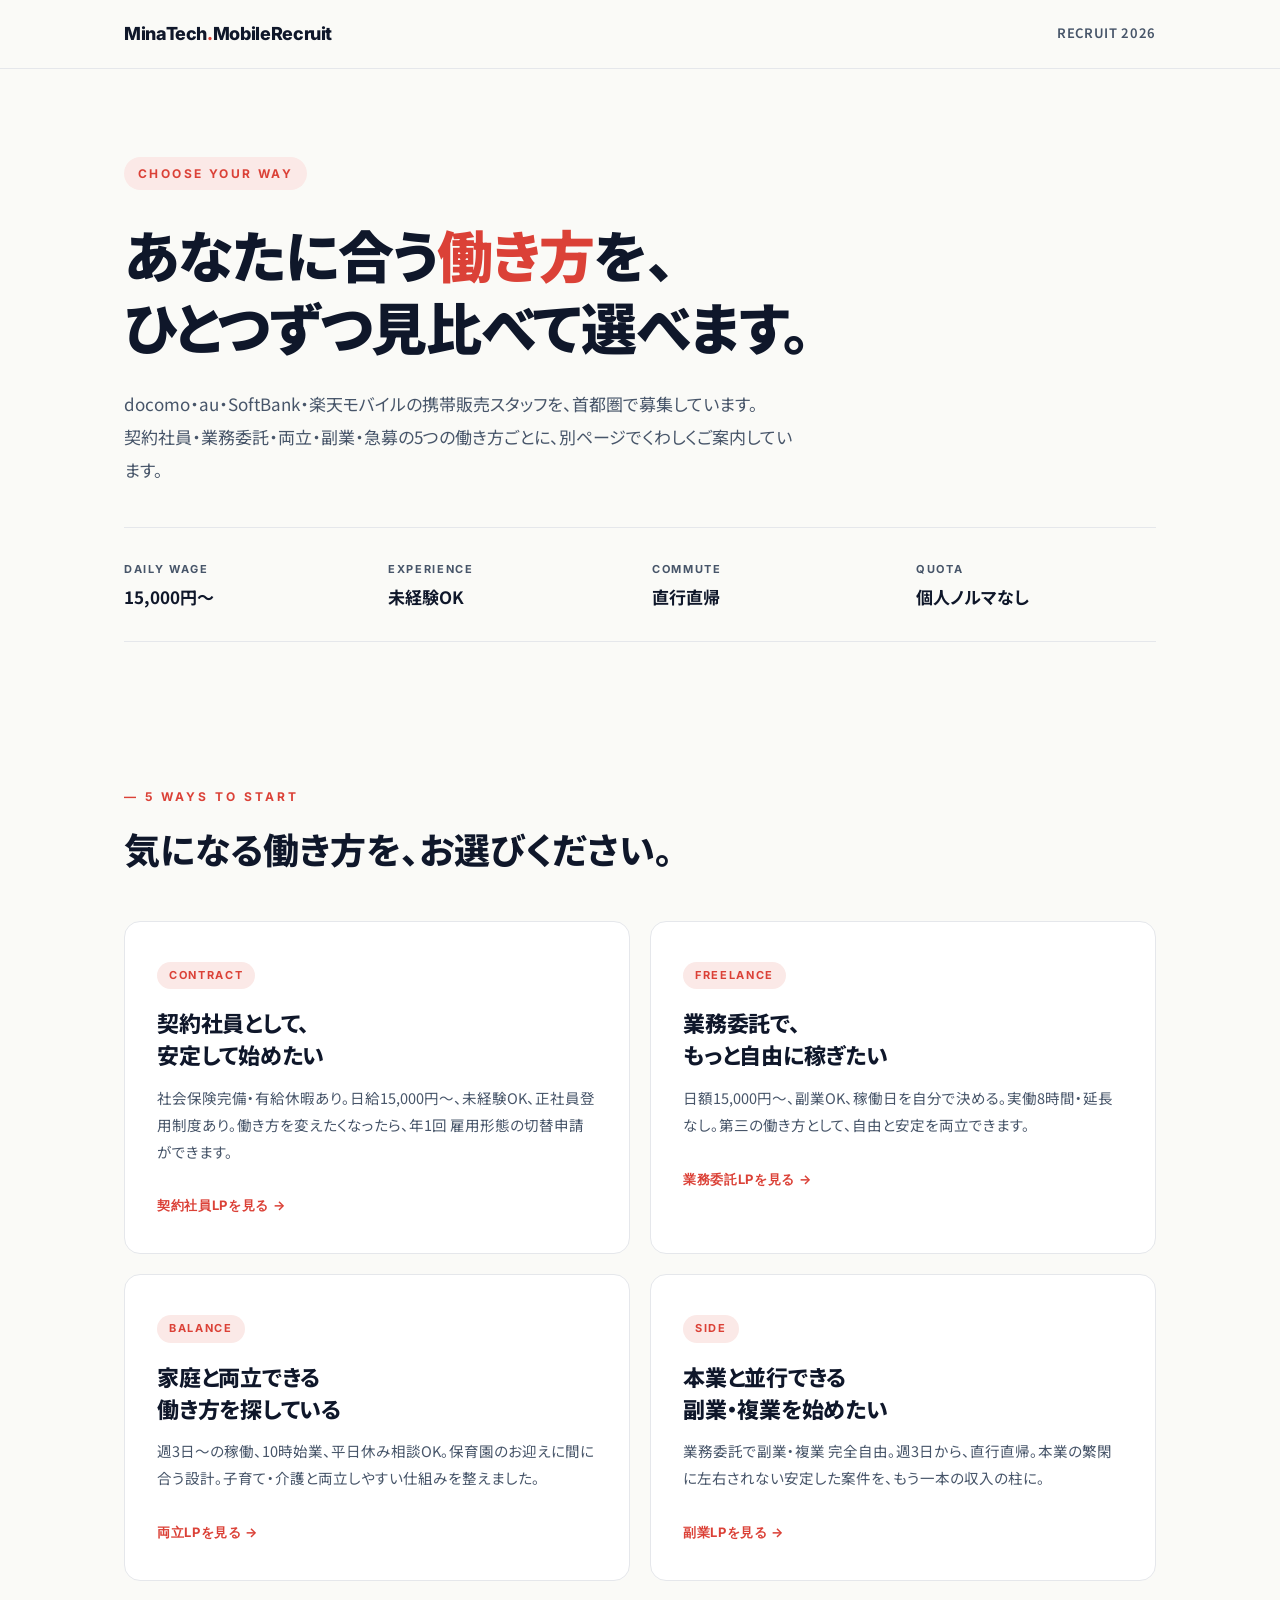
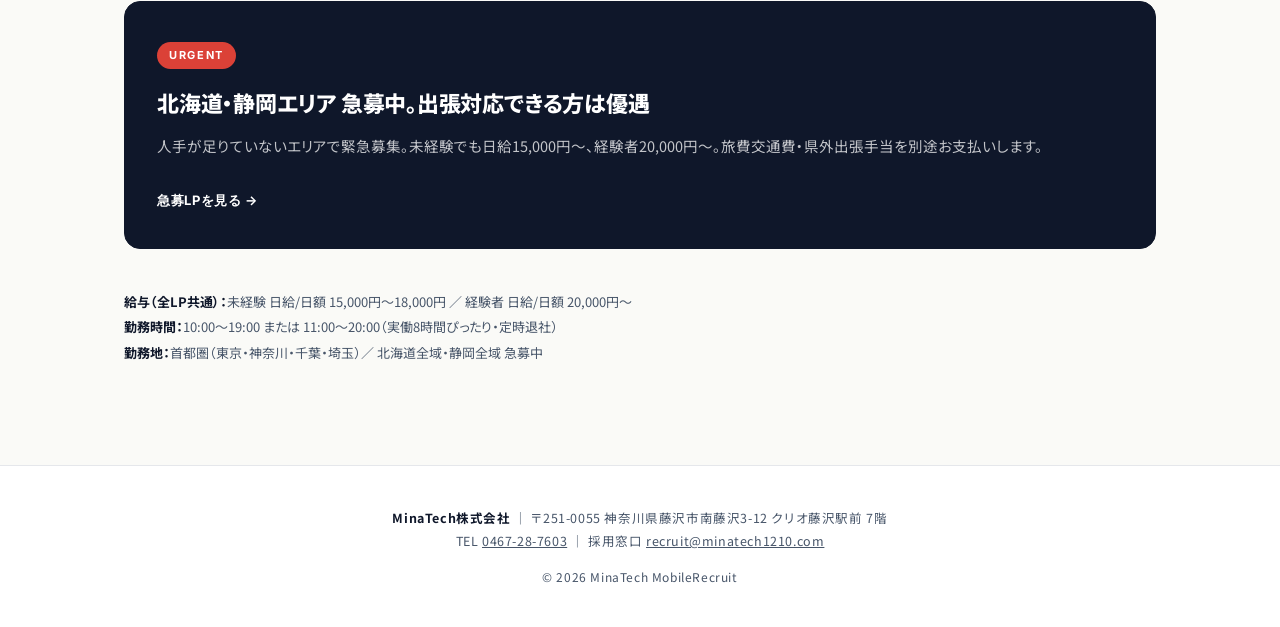
==== index.html @ 33dafced "Initial deployment: hub + 5 LPs + assets + Phase 2 integrations - ハブ + 5LP（employee/partner/balance/" ====
<!DOCTYPE html>
<html lang="ja">
<head>
<meta charset="UTF-8">
<meta name="viewport" content="width=device-width, initial-scale=1.0">
<title>携帯販売スタッフ・パートナー募集｜あなたに合う働き方を選べます</title>
<meta name="description" content="docomo / au / SoftBank / 楽天モバイルの携帯販売スタッフを首都圏で募集中。契約社員・業務委託・両立・副業・急募（北海道・静岡）の5つの働き方から、あなたに合うものをお選びください。">
<link rel="canonical" href="https://recruit-mobile.minatech1210.com/">
<meta property="og:title" content="携帯販売スタッフ・パートナー募集｜あなたに合う働き方を選べます">
<meta property="og:description" content="契約社員・業務委託・両立・副業・急募の5つの働き方から、あなたに合うものをお選びください。">
<meta property="og:type" content="website">
<meta property="og:url" content="https://recruit-mobile.minatech1210.com/">
<meta property="og:image" content="https://recruit-mobile.minatech1210.com/assets/ogp/hub.png">
<meta property="og:site_name" content="MinaTech MobileRecruit">
<meta property="og:locale" content="ja_JP">
<meta name="twitter:card" content="summary_large_image">
<meta name="robots" content="index,follow">
<link rel="preconnect" href="https://fonts.googleapis.com">
<link rel="preconnect" href="https://fonts.gstatic.com" crossorigin>
<link href="https://fonts.googleapis.com/css2?family=Noto+Sans+JP:wght@400;500;700;900&family=Inter:wght@400;600;800&display=swap" rel="stylesheet">
<style>
:root {
  --ink: #0F172A;
  --ink-soft: #475569;
  --line: #E5E7EB;
  --bg: #FAFAF7;
  --white: #FFFFFF;
  --accent: #DB4137;
  --accent-soft: #FBE9E7;
}

* { margin: 0; padding: 0; box-sizing: border-box; }
html { scroll-behavior: smooth; -webkit-text-size-adjust: 100%; }
body {
  font-family: 'Noto Sans JP', -apple-system, BlinkMacSystemFont, sans-serif;
  color: var(--ink);
  background: var(--bg);
  line-height: 1.75;
  -webkit-font-smoothing: antialiased;
  font-feature-settings: "palt";
}

.container { max-width: 1080px; margin: 0 auto; padding: 0 24px; }

/* ===== Header ===== */
.header {
  position: sticky; top: 0; z-index: 50;
  background: rgba(250, 250, 247, 0.92);
  backdrop-filter: blur(16px);
  -webkit-backdrop-filter: blur(16px);
  border-bottom: 1px solid var(--line);
}
.header-inner {
  display: flex; justify-content: space-between; align-items: center;
  padding: 18px 24px;
  max-width: 1080px; margin: 0 auto;
}
.logo {
  font-family: 'Inter', sans-serif;
  font-weight: 800; font-size: 18px; letter-spacing: -0.02em;
  color: var(--ink);
}
.logo .dot { color: var(--accent); }
.header-nav {
  font-size: 13px; color: var(--ink-soft); font-weight: 600;
  letter-spacing: 0.05em;
}

/* ===== Hero ===== */
.hero { padding: 88px 0 64px; }
.hero-tag {
  display: inline-block;
  font-family: 'Inter', sans-serif;
  font-size: 12px; font-weight: 700;
  letter-spacing: 0.2em; color: var(--accent);
  background: var(--accent-soft);
  padding: 6px 14px; border-radius: 100px;
  margin-bottom: 28px;
}
.hero h1 {
  font-size: clamp(32px, 5vw, 56px);
  font-weight: 900;
  line-height: 1.3;
  letter-spacing: -0.02em;
  margin-bottom: 24px;
}
.hero h1 .accent { color: var(--accent); }
.hero p {
  font-size: 17px; color: var(--ink-soft);
  max-width: 680px; line-height: 1.95;
}

/* ===== Quick Conditions ===== */
.conditions {
  display: grid;
  grid-template-columns: repeat(4, 1fr);
  gap: 24px;
  padding: 32px 0;
  margin: 40px 0 0;
  border-top: 1px solid var(--line);
  border-bottom: 1px solid var(--line);
}
.cond-item .cond-label {
  font-family: 'Inter', sans-serif;
  font-size: 11px; font-weight: 700;
  letter-spacing: 0.15em; color: var(--ink-soft);
  margin-bottom: 6px;
}
.cond-item .cond-val {
  font-size: 17px; font-weight: 700; color: var(--ink);
  line-height: 1.4;
}

/* ===== Cards ===== */
.cards-section { padding: 80px 0 100px; }
.section-label {
  font-family: 'Inter', sans-serif;
  font-size: 12px; font-weight: 700;
  letter-spacing: 0.25em; color: var(--accent);
  margin-bottom: 16px;
}
.section-title {
  font-size: clamp(24px, 3vw, 36px);
  font-weight: 800; line-height: 1.4;
  margin-bottom: 48px;
}
.cards {
  display: grid;
  grid-template-columns: repeat(2, 1fr);
  gap: 20px;
}
.card {
  display: block;
  background: var(--white);
  border: 1px solid var(--line);
  border-radius: 16px;
  padding: 36px 32px;
  text-decoration: none;
  color: inherit;
  transition: all 0.25s ease;
  position: relative;
  overflow: hidden;
}
.card:hover {
  border-color: var(--ink);
  transform: translateY(-4px);
  box-shadow: 0 16px 36px rgba(15, 23, 42, 0.08);
}
.card.urgent {
  grid-column: 1 / -1;
  background: var(--ink);
  color: var(--white);
  border-color: var(--ink);
}
.card.urgent:hover { background: #1f2937; }
.card-tag {
  display: inline-block;
  font-family: 'Inter', sans-serif;
  font-size: 11px; font-weight: 700;
  letter-spacing: 0.15em;
  padding: 4px 12px;
  border-radius: 100px;
  margin-bottom: 18px;
}
.card .card-tag {
  background: var(--accent-soft); color: var(--accent);
}
.card.urgent .card-tag {
  background: var(--accent); color: var(--white);
}
.card h3 {
  font-size: 22px;
  font-weight: 800;
  line-height: 1.45;
  margin-bottom: 14px;
  letter-spacing: -0.01em;
}
.card p {
  font-size: 14.5px;
  color: var(--ink-soft);
  line-height: 1.85;
  margin-bottom: 24px;
}
.card.urgent p { color: rgba(255, 255, 255, 0.75); }
.card-cta {
  font-family: 'Inter', sans-serif;
  font-size: 13px; font-weight: 700;
  color: var(--accent);
  letter-spacing: 0.05em;
}
.card.urgent .card-cta { color: var(--white); }

/* ===== Note ===== */
.note {
  padding: 40px 0 0;
  font-size: 13px;
  color: var(--ink-soft);
  line-height: 1.95;
}
.note strong { color: var(--ink); }

/* ===== Footer ===== */
footer {
  background: var(--white);
  border-top: 1px solid var(--line);
  padding: 40px 24px;
  text-align: center;
  font-size: 12px;
  color: var(--ink-soft);
  letter-spacing: 0.05em;
}
footer .legal { margin-top: 8px; opacity: 0.7; }

/* ===== Responsive ===== */
@media (max-width: 760px) {
  .hero { padding: 56px 0 40px; }
  .conditions { grid-template-columns: repeat(2, 1fr); gap: 20px; padding: 24px 0; }
  .cards-section { padding: 56px 0 80px; }
  .cards { grid-template-columns: 1fr; }
  .card { padding: 28px 24px; }
  .card.urgent { grid-column: auto; }
}
</style>
</head>
<body data-lp="hub">

<header class="header">
  <div class="header-inner">
    <div class="logo">MinaTech<span class="dot">.</span>MobileRecruit</div>
    <div class="header-nav">RECRUIT 2026</div>
  </div>
</header>

<section class="hero">
  <div class="container">
    <div class="hero-tag">CHOOSE YOUR WAY</div>
    <h1>
      あなたに合う<span class="accent">働き方</span>を、<br>
      ひとつずつ見比べて選べます。
    </h1>
    <p>
      docomo・au・SoftBank・楽天モバイルの携帯販売スタッフを、首都圏で募集しています。<br>
      契約社員・業務委託・両立・副業・急募の5つの働き方ごとに、別ページでくわしくご案内しています。
    </p>
    <div class="conditions">
      <div class="cond-item">
        <div class="cond-label">DAILY WAGE</div>
        <div class="cond-val">15,000円〜</div>
      </div>
      <div class="cond-item">
        <div class="cond-label">EXPERIENCE</div>
        <div class="cond-val">未経験OK</div>
      </div>
      <div class="cond-item">
        <div class="cond-label">COMMUTE</div>
        <div class="cond-val">直行直帰</div>
      </div>
      <div class="cond-item">
        <div class="cond-label">QUOTA</div>
        <div class="cond-val">個人ノルマなし</div>
      </div>
    </div>
  </div>
</section>

<section class="cards-section">
  <div class="container">
    <div class="section-label">— 5 WAYS TO START</div>
    <h2 class="section-title">気になる働き方を、お選びください。</h2>
    <div class="cards">

      <a href="/employee/" class="card">
        <div class="card-tag">CONTRACT</div>
        <h3>契約社員として、<br>安定して始めたい</h3>
        <p>社会保険完備・有給休暇あり。日給15,000円〜、未経験OK、正社員登用制度あり。働き方を変えたくなったら、年1回 雇用形態の切替申請ができます。</p>
        <span class="card-cta">契約社員LPを見る →</span>
      </a>

      <a href="/partner/" class="card">
        <div class="card-tag">FREELANCE</div>
        <h3>業務委託で、<br>もっと自由に稼ぎたい</h3>
        <p>日額15,000円〜、副業OK、稼働日を自分で決める。実働8時間・延長なし。第三の働き方として、自由と安定を両立できます。</p>
        <span class="card-cta">業務委託LPを見る →</span>
      </a>

      <a href="/balance/" class="card">
        <div class="card-tag">BALANCE</div>
        <h3>家庭と両立できる<br>働き方を探している</h3>
        <p>週3日〜の稼働、10時始業、平日休み相談OK。保育園のお迎えに間に合う設計。子育て・介護と両立しやすい仕組みを整えました。</p>
        <span class="card-cta">両立LPを見る →</span>
      </a>

      <a href="/side/" class="card">
        <div class="card-tag">SIDE</div>
        <h3>本業と並行できる<br>副業・複業を始めたい</h3>
        <p>業務委託で副業・複業 完全自由。週3日から、直行直帰。本業の繁閑に左右されない安定した案件を、もう一本の収入の柱に。</p>
        <span class="card-cta">副業LPを見る →</span>
      </a>

      <a href="/urgent/" class="card urgent">
        <div class="card-tag">URGENT</div>
        <h3>北海道・静岡エリア 急募中。出張対応できる方は優遇</h3>
        <p>人手が足りていないエリアで緊急募集。未経験でも日給15,000円〜、経験者20,000円〜。旅費交通費・県外出張手当を別途お支払いします。</p>
        <span class="card-cta">急募LPを見る →</span>
      </a>

    </div>

    <div class="note">
      <strong>給与（全LP共通）：</strong>未経験 日給/日額 15,000円〜18,000円 ／ 経験者 日給/日額 20,000円〜<br>
      <strong>勤務時間：</strong>10:00〜19:00 または 11:00〜20:00（実働8時間ぴったり・定時退社）<br>
      <strong>勤務地：</strong>首都圏（東京・神奈川・千葉・埼玉）／ 北海道全域・静岡全域 急募中
    </div>
  </div>
</section>

<footer>
  <div style="margin-bottom: 14px; font-size: 12.5px; line-height: 1.85; color: var(--ink-soft);">
    <strong style="color: var(--ink); font-weight: 700;">MinaTech株式会社</strong> ｜ 〒251-0055 神奈川県藤沢市南藤沢3-12 クリオ藤沢駅前 7階<br>
    TEL <a href="tel:0467287603" style="color: var(--ink-soft);">0467-28-7603</a> ｜ 採用窓口 <a href="mailto:recruit@minatech1210.com" style="color: var(--ink-soft);">recruit@minatech1210.com</a>
  </div>
  <div>© 2026 MinaTech MobileRecruit</div>
</footer>

<script defer src="/assets/config.js"></script>
<script defer src="/assets/recruit-common.js"></script>

</body>
</html>
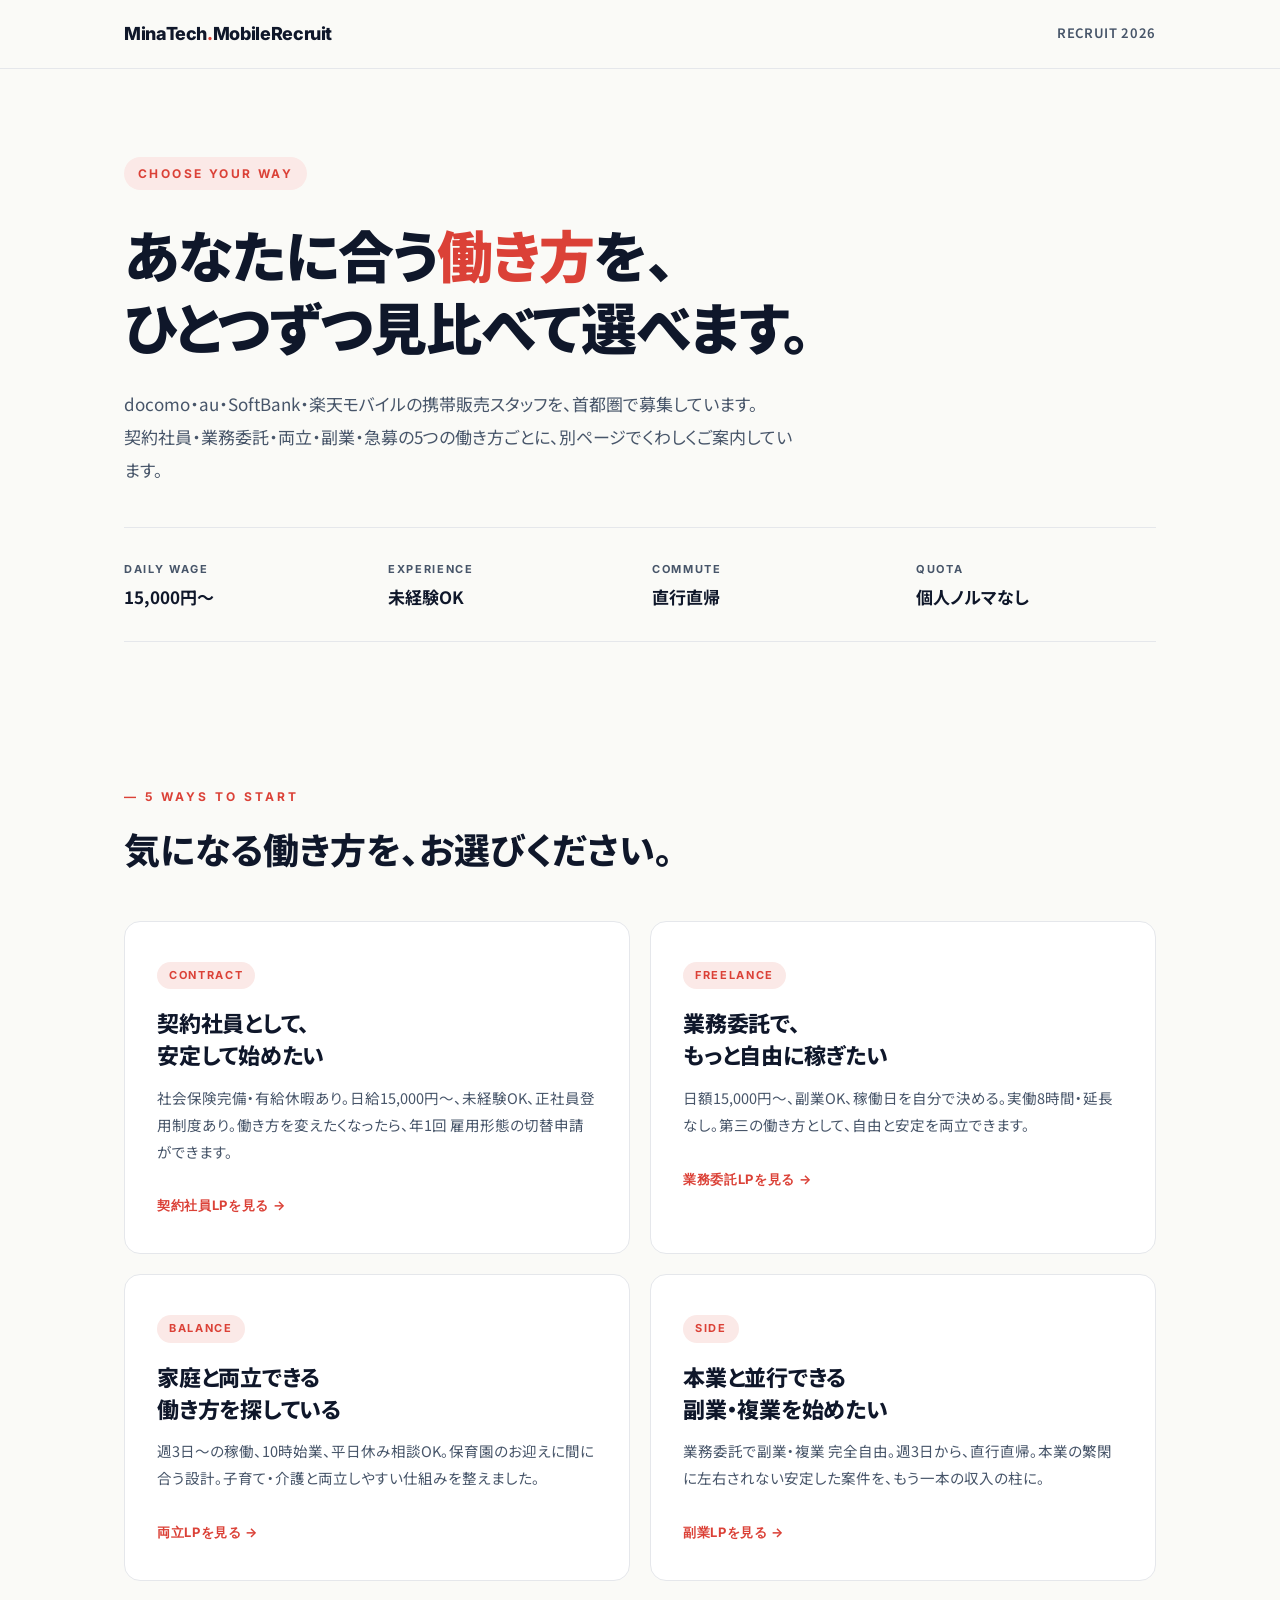
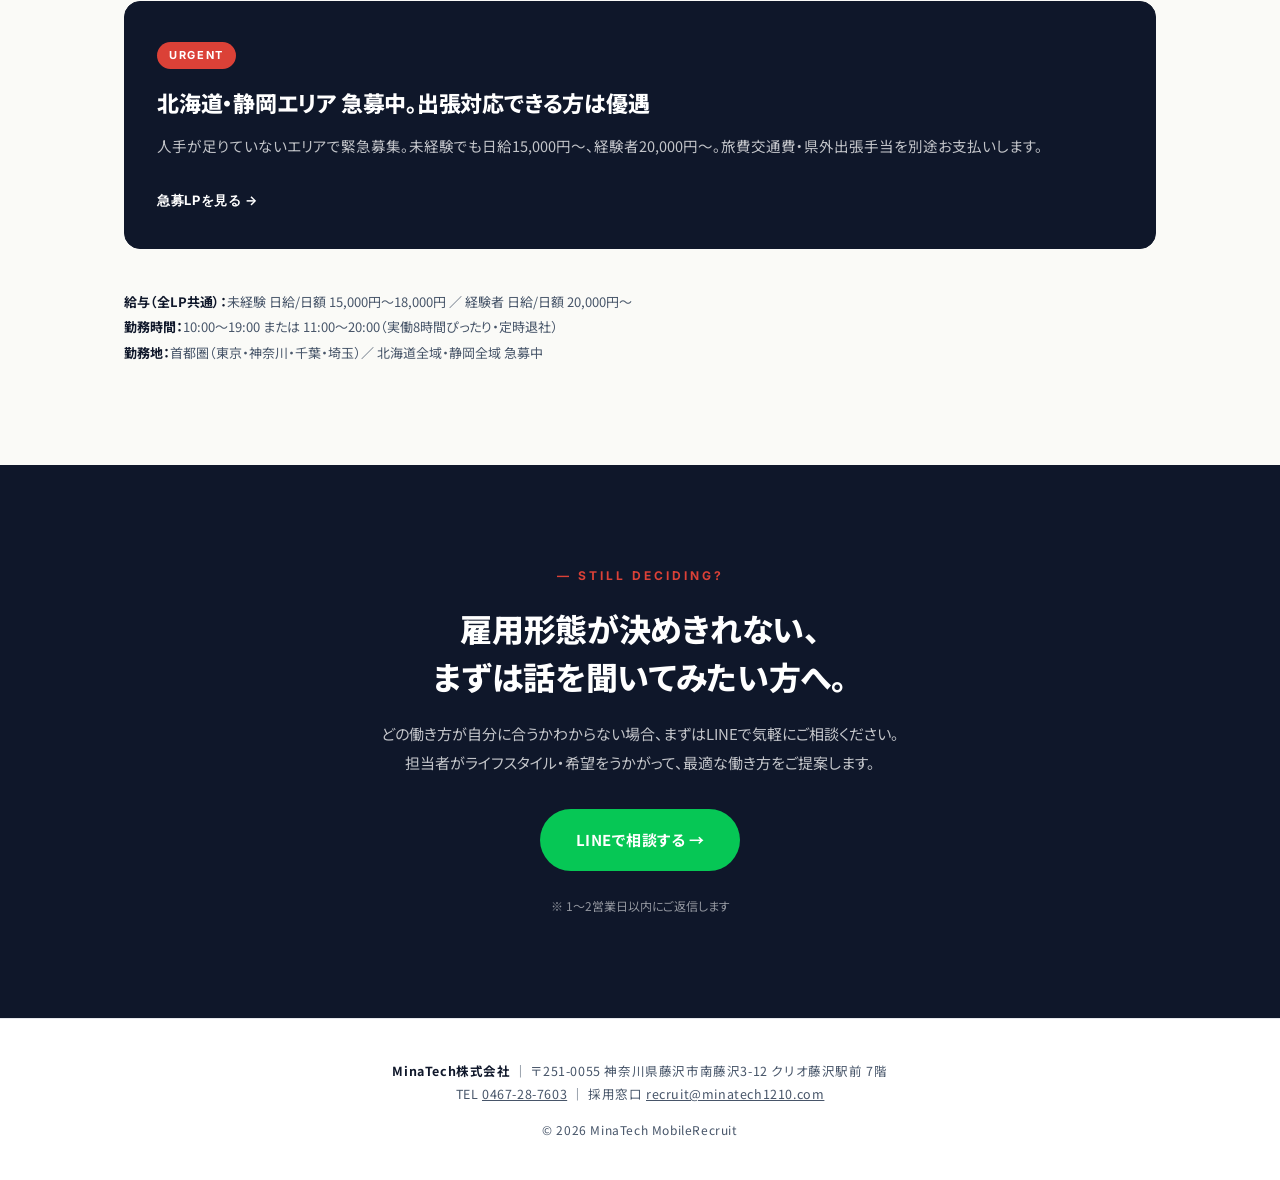
==== commit 06911f76: "Add 'still deciding?' LINE consult CTA to hub ハブ最下部（5LPカードの下）に「迷ったらLINEで相談」セクションを追加。 取りこぼし防止と、雇用形態を決" ====
--- a/index.html
+++ b/index.html
@@ -199,6 +199,63 @@
 }
 .note strong { color: var(--ink); }
 
+/* ===== Consult CTA ===== */
+.hub-consult {
+  background: var(--ink);
+  color: var(--white);
+  padding: clamp(60px, 10vw, 100px) clamp(20px, 4vw, 24px);
+  text-align: center;
+}
+.hub-consult .consult-inner {
+  max-width: 720px;
+  margin: 0 auto;
+}
+.consult-label {
+  font-family: 'Inter', sans-serif;
+  font-size: 12px; font-weight: 700;
+  letter-spacing: 0.25em;
+  color: var(--accent);
+  margin-bottom: 18px;
+}
+.hub-consult h2 {
+  font-size: clamp(22px, 3vw, 32px);
+  font-weight: 800;
+  line-height: 1.5;
+  margin-bottom: 20px;
+  letter-spacing: -0.01em;
+}
+.hub-consult p {
+  font-size: 15px;
+  color: rgba(255, 255, 255, 0.75);
+  line-height: 1.9;
+  margin-bottom: 32px;
+}
+.btn-line {
+  display: inline-flex;
+  align-items: center;
+  gap: 10px;
+  padding: 18px 36px;
+  background: #06C755;
+  color: var(--white);
+  text-decoration: none;
+  font-weight: 700;
+  font-size: 15px;
+  border-radius: 100px;
+  transition: all 0.2s ease;
+  letter-spacing: 0.03em;
+}
+.btn-line:hover {
+  background: #05B04D;
+  transform: translateY(-2px);
+  box-shadow: 0 12px 28px rgba(6, 199, 85, 0.35);
+}
+.consult-note {
+  margin-top: 24px;
+  font-size: 12px !important;
+  color: rgba(255, 255, 255, 0.55) !important;
+  margin-bottom: 0 !important;
+}
+
 /* ===== Footer ===== */
 footer {
   background: var(--white);
@@ -314,6 +371,16 @@
   </div>
 </section>
 
+<section class="hub-consult">
+  <div class="consult-inner">
+    <div class="consult-label">— STILL DECIDING?</div>
+    <h2>雇用形態が決めきれない、<br>まずは話を聞いてみたい方へ。</h2>
+    <p>どの働き方が自分に合うかわからない場合、まずはLINEで気軽にご相談ください。<br>担当者がライフスタイル・希望をうかがって、最適な働き方をご提案します。</p>
+    <a href="#" class="btn-line" data-action="line">LINEで相談する →</a>
+    <p class="consult-note">※ 1〜2営業日以内にご返信します</p>
+  </div>
+</section>
+
 <footer>
   <div style="margin-bottom: 14px; font-size: 12.5px; line-height: 1.85; color: var(--ink-soft);">
     <strong style="color: var(--ink); font-weight: 700;">MinaTech株式会社</strong> ｜ 〒251-0055 神奈川県藤沢市南藤沢3-12 クリオ藤沢駅前 7階<br>
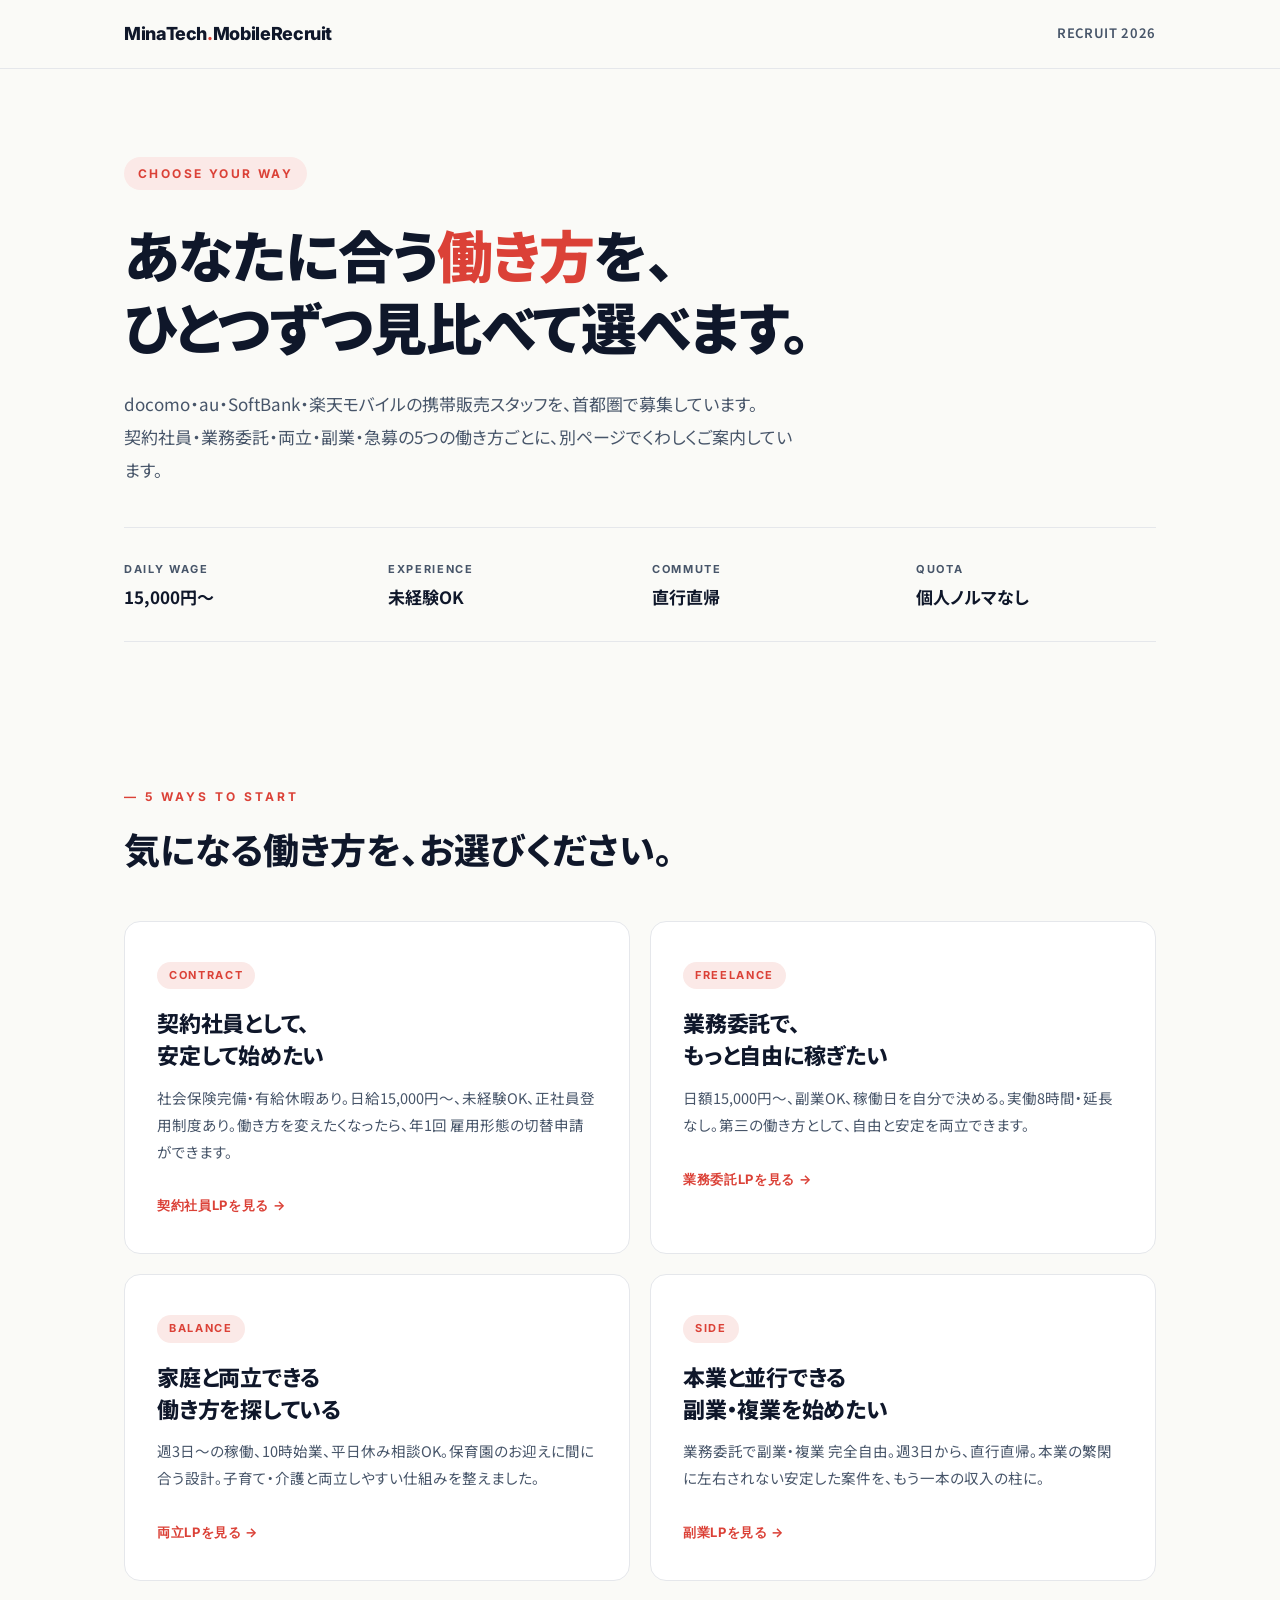
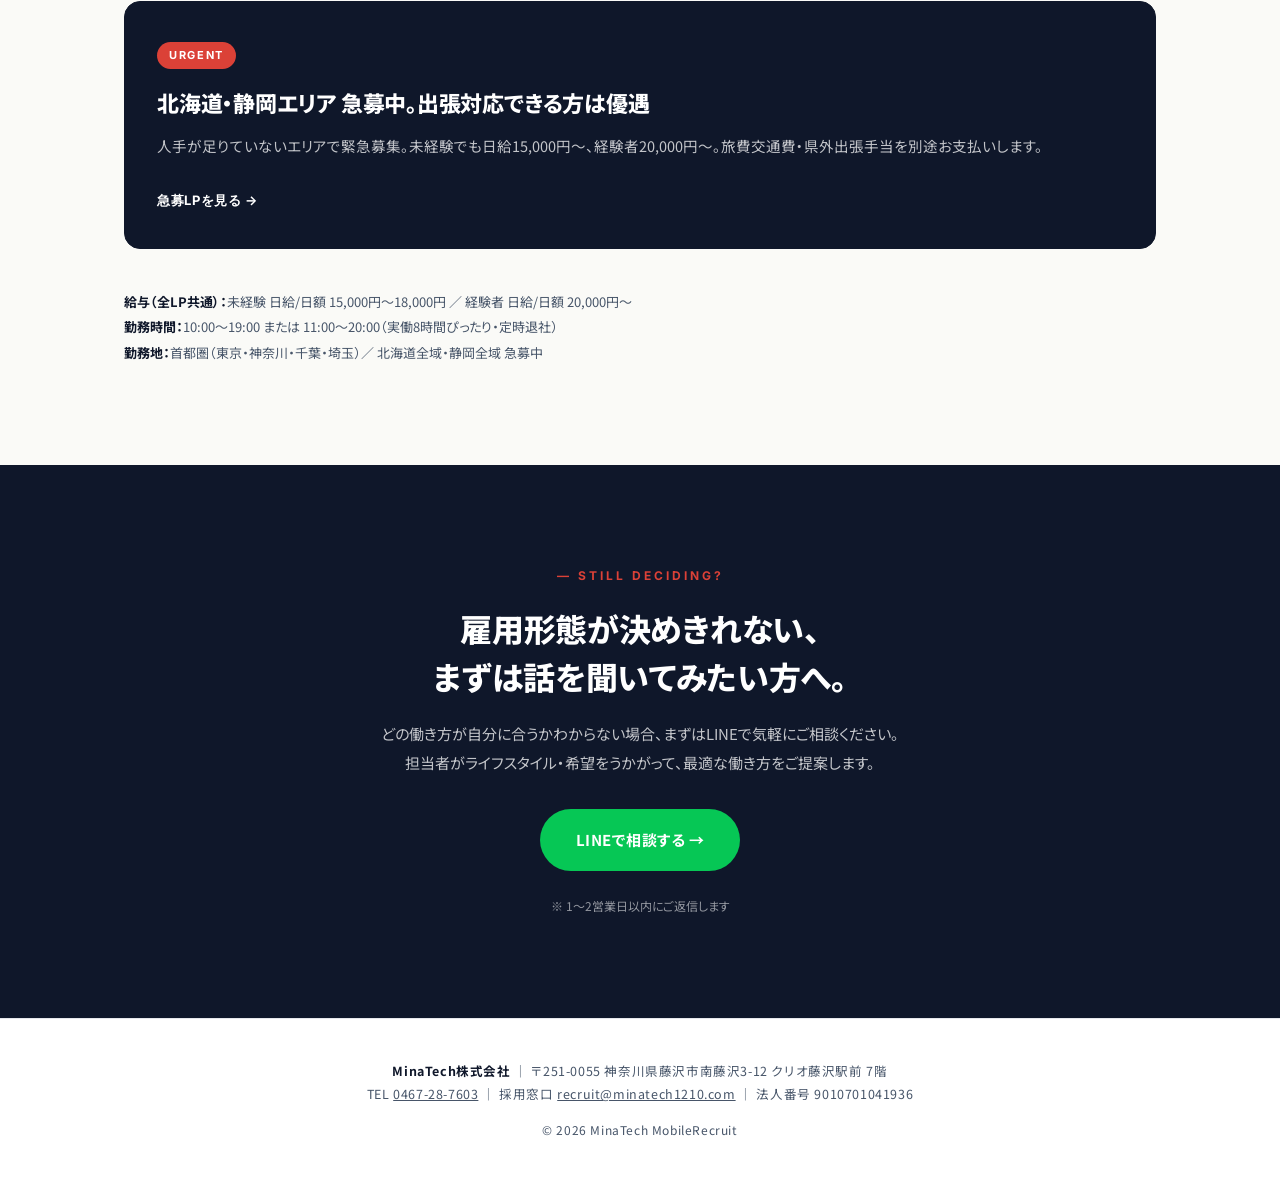
==== commit 4575b38a: "feat: add corporate number 9010701041936 to footer and JSON-LD JobPosting hiringOrganization.identif" ====
--- a/index.html
+++ b/index.html
@@ -384,7 +384,7 @@
 <footer>
   <div style="margin-bottom: 14px; font-size: 12.5px; line-height: 1.85; color: var(--ink-soft);">
     <strong style="color: var(--ink); font-weight: 700;">MinaTech株式会社</strong> ｜ 〒251-0055 神奈川県藤沢市南藤沢3-12 クリオ藤沢駅前 7階<br>
-    TEL <a href="tel:0467287603" style="color: var(--ink-soft);">0467-28-7603</a> ｜ 採用窓口 <a href="mailto:recruit@minatech1210.com" style="color: var(--ink-soft);">recruit@minatech1210.com</a>
+    TEL <a href="tel:0467287603" style="color: var(--ink-soft);">0467-28-7603</a> ｜ 採用窓口 <a href="mailto:recruit@minatech1210.com" style="color: var(--ink-soft);">recruit@minatech1210.com</a> ｜ 法人番号 9010701041936
   </div>
   <div>© 2026 MinaTech MobileRecruit</div>
 </footer>
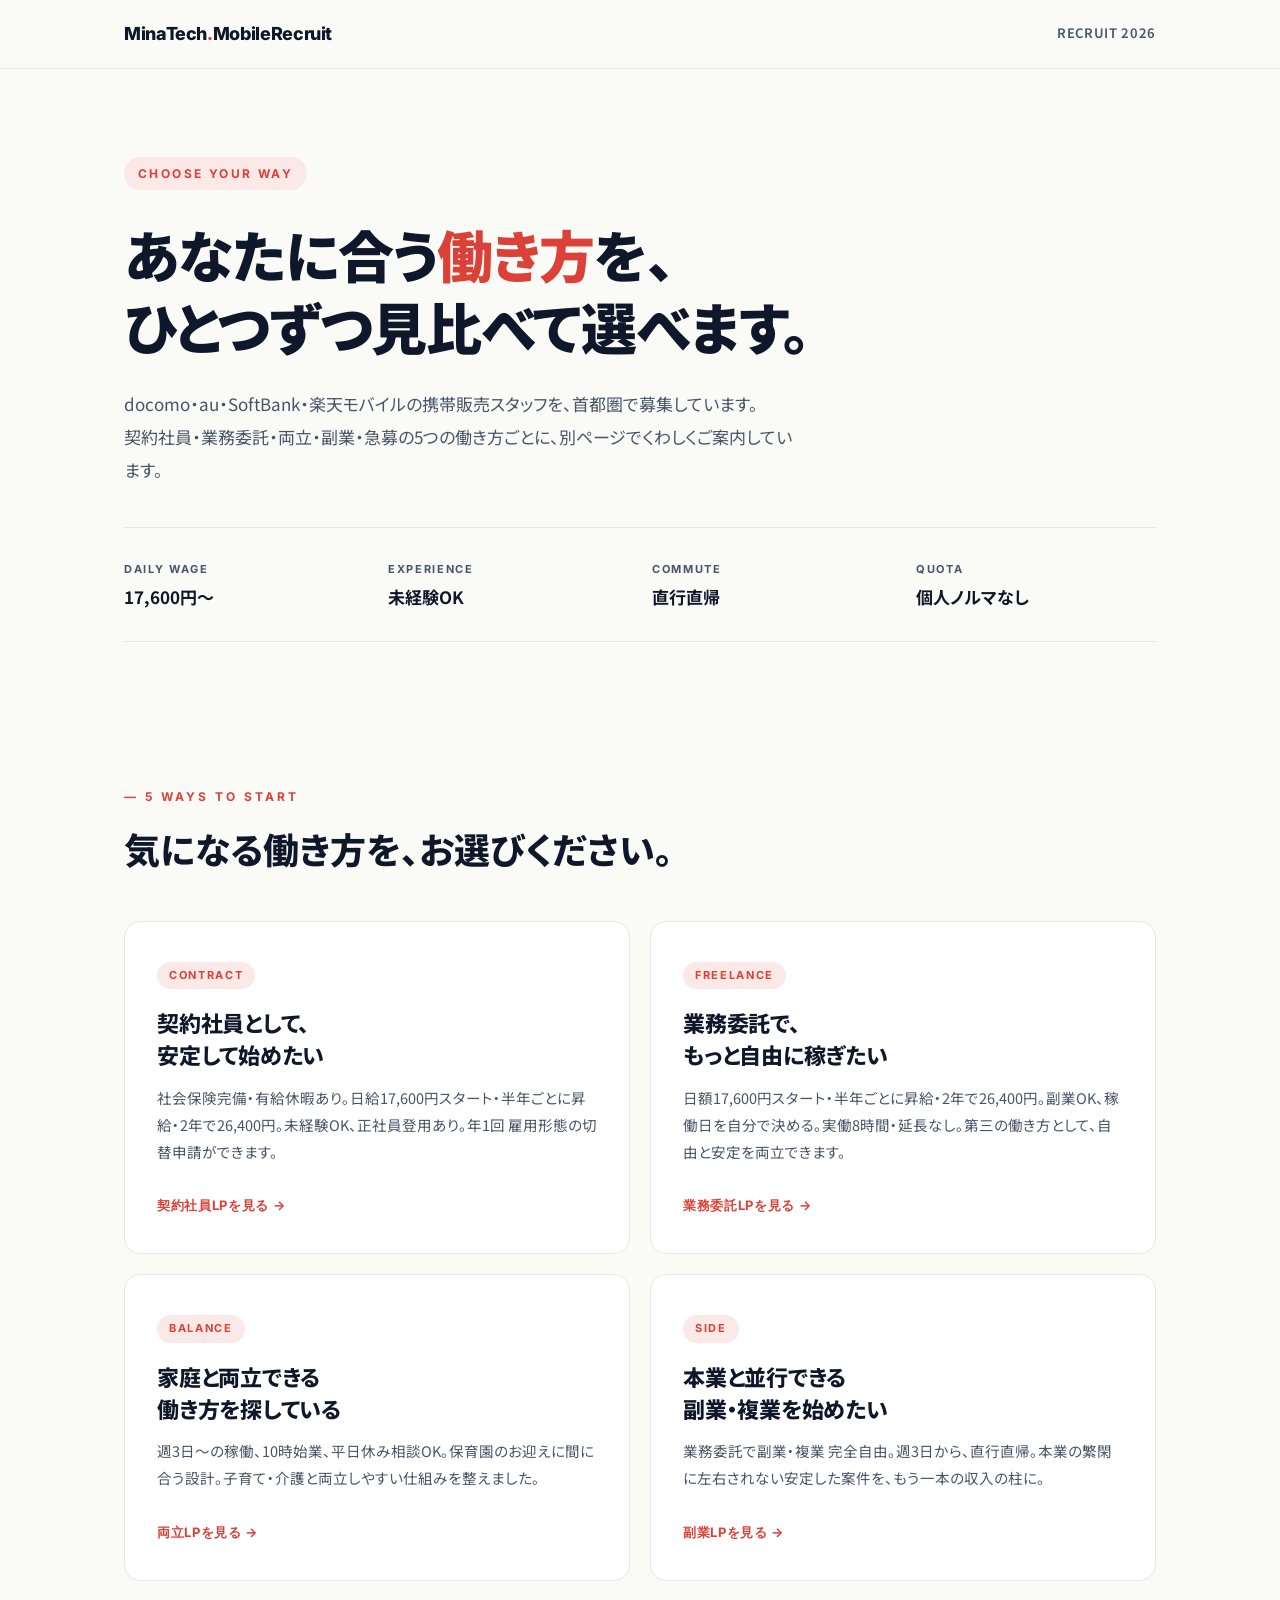
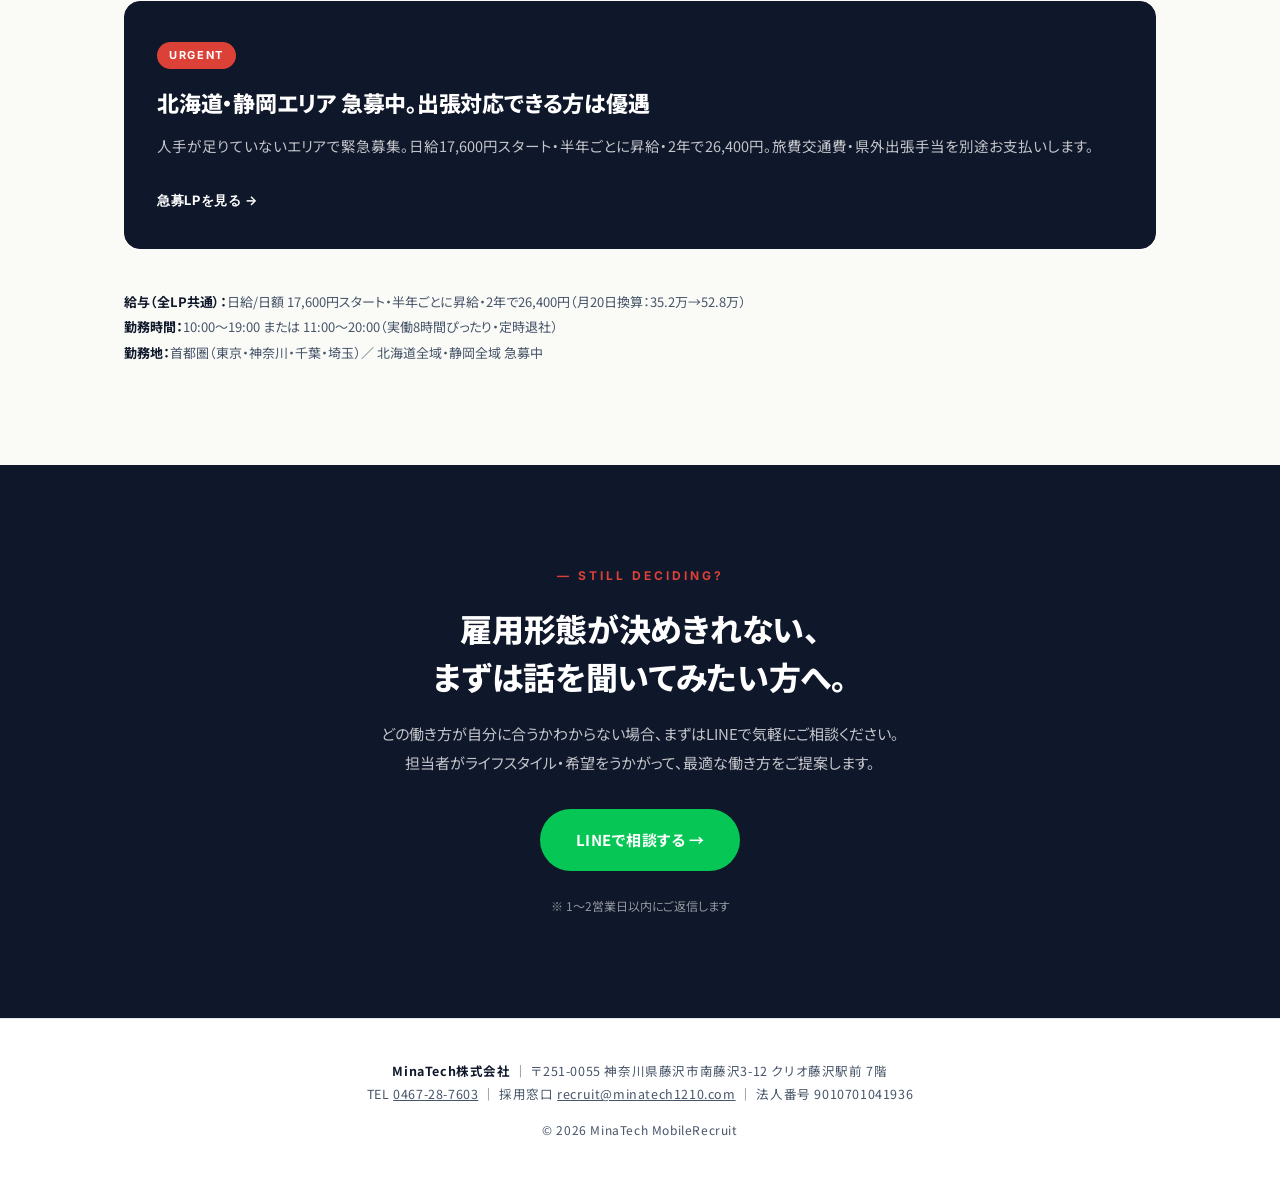
==== commit 0e8d9ecf: "feat(wage): switch to half-yearly step-up wage system (17,600→26,400) 半年ごと昇給制へ全面切替: - 入社〜6ヶ月: 日給/日額 " ====
--- a/index.html
+++ b/index.html
@@ -302,7 +302,7 @@
     <div class="conditions">
       <div class="cond-item">
         <div class="cond-label">DAILY WAGE</div>
-        <div class="cond-val">15,000円〜</div>
+        <div class="cond-val">17,600円〜</div>
       </div>
       <div class="cond-item">
         <div class="cond-label">EXPERIENCE</div>
@@ -329,14 +329,14 @@
       <a href="/employee/" class="card">
         <div class="card-tag">CONTRACT</div>
         <h3>契約社員として、<br>安定して始めたい</h3>
-        <p>社会保険完備・有給休暇あり。日給15,000円〜、未経験OK、正社員登用制度あり。働き方を変えたくなったら、年1回 雇用形態の切替申請ができます。</p>
+        <p>社会保険完備・有給休暇あり。日給17,600円スタート・半年ごとに昇給・2年で26,400円。未経験OK、正社員登用あり。年1回 雇用形態の切替申請ができます。</p>
         <span class="card-cta">契約社員LPを見る →</span>
       </a>
 
       <a href="/partner/" class="card">
         <div class="card-tag">FREELANCE</div>
         <h3>業務委託で、<br>もっと自由に稼ぎたい</h3>
-        <p>日額15,000円〜、副業OK、稼働日を自分で決める。実働8時間・延長なし。第三の働き方として、自由と安定を両立できます。</p>
+        <p>日額17,600円スタート・半年ごとに昇給・2年で26,400円。副業OK、稼働日を自分で決める。実働8時間・延長なし。第三の働き方として、自由と安定を両立できます。</p>
         <span class="card-cta">業務委託LPを見る →</span>
       </a>
 
@@ -357,14 +357,14 @@
       <a href="/urgent/" class="card urgent">
         <div class="card-tag">URGENT</div>
         <h3>北海道・静岡エリア 急募中。出張対応できる方は優遇</h3>
-        <p>人手が足りていないエリアで緊急募集。未経験でも日給15,000円〜、経験者20,000円〜。旅費交通費・県外出張手当を別途お支払いします。</p>
+        <p>人手が足りていないエリアで緊急募集。日給17,600円スタート・半年ごとに昇給・2年で26,400円。旅費交通費・県外出張手当を別途お支払いします。</p>
         <span class="card-cta">急募LPを見る →</span>
       </a>
 
     </div>
 
     <div class="note">
-      <strong>給与（全LP共通）：</strong>未経験 日給/日額 15,000円〜18,000円 ／ 経験者 日給/日額 20,000円〜<br>
+      <strong>給与（全LP共通）：</strong>日給/日額 17,600円スタート・半年ごとに昇給・2年で26,400円（月20日換算：35.2万→52.8万）<br>
       <strong>勤務時間：</strong>10:00〜19:00 または 11:00〜20:00（実働8時間ぴったり・定時退社）<br>
       <strong>勤務地：</strong>首都圏（東京・神奈川・千葉・埼玉）／ 北海道全域・静岡全域 急募中
     </div>
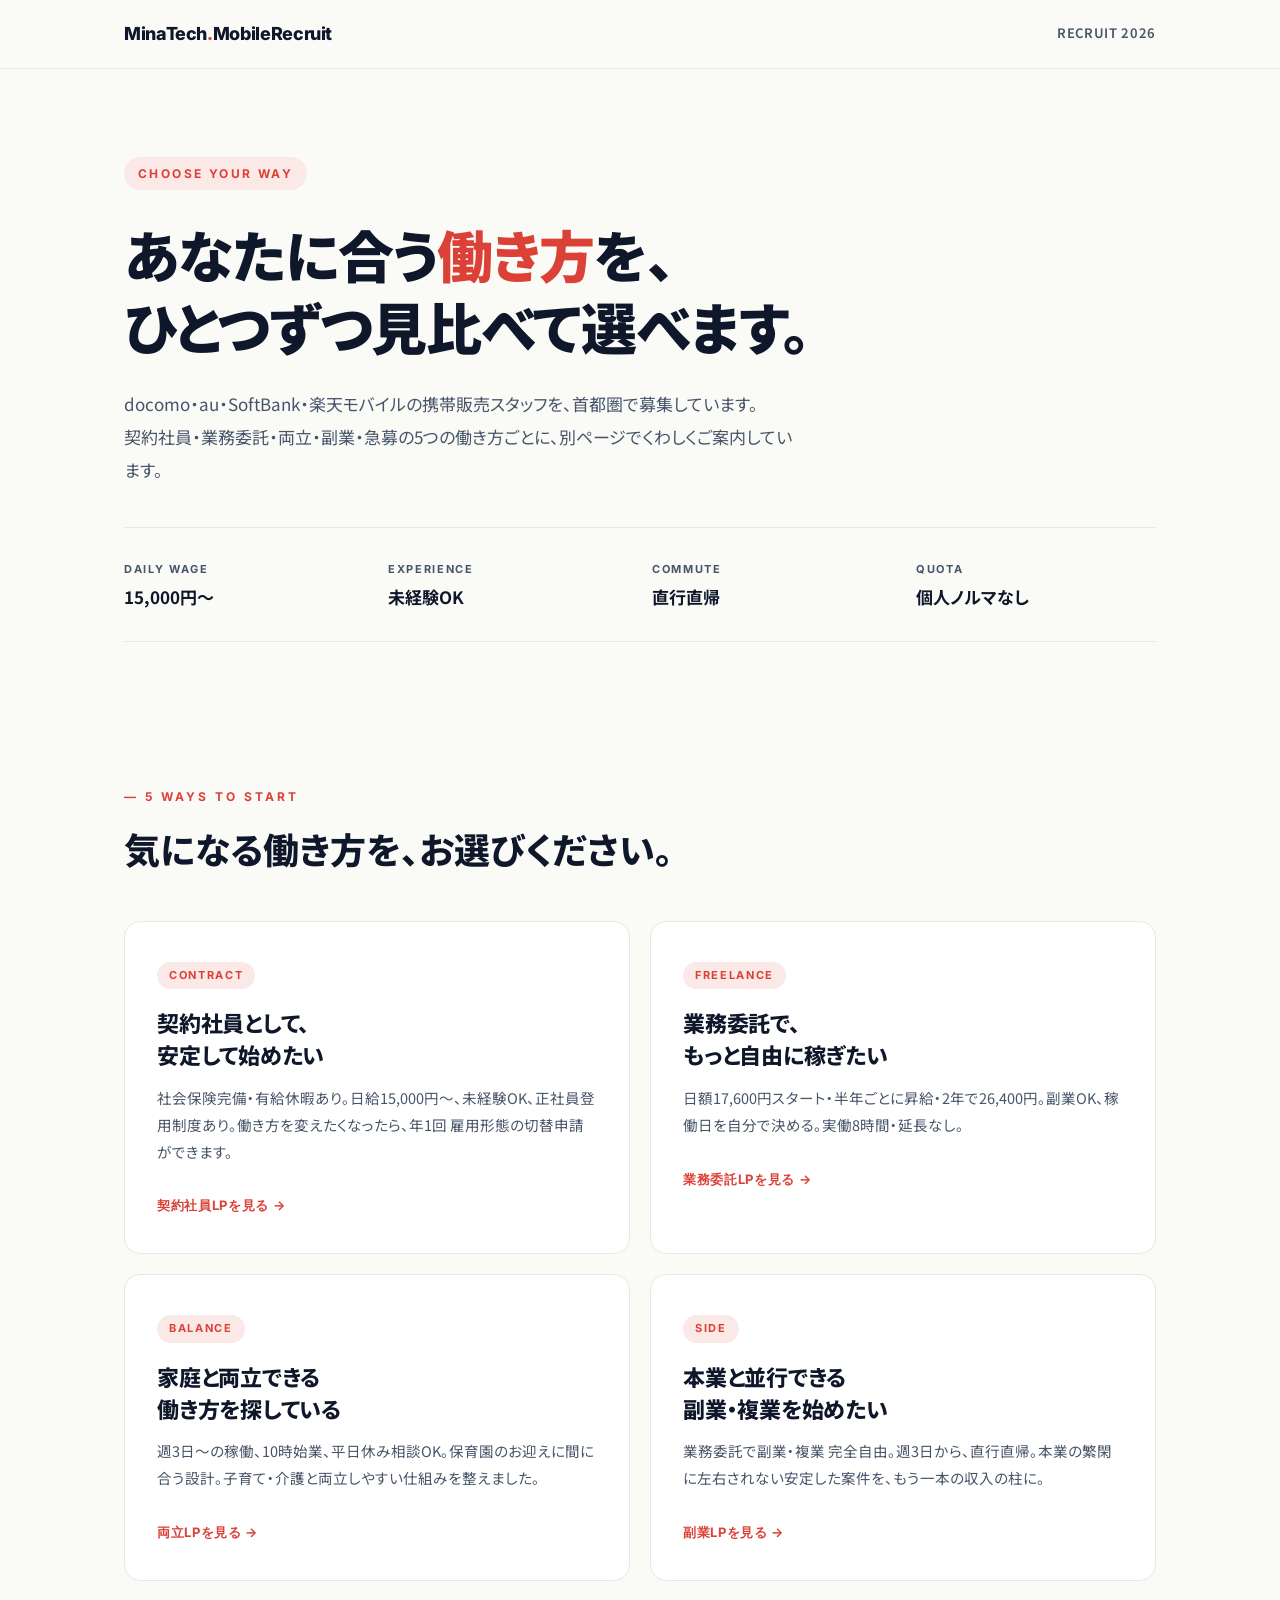
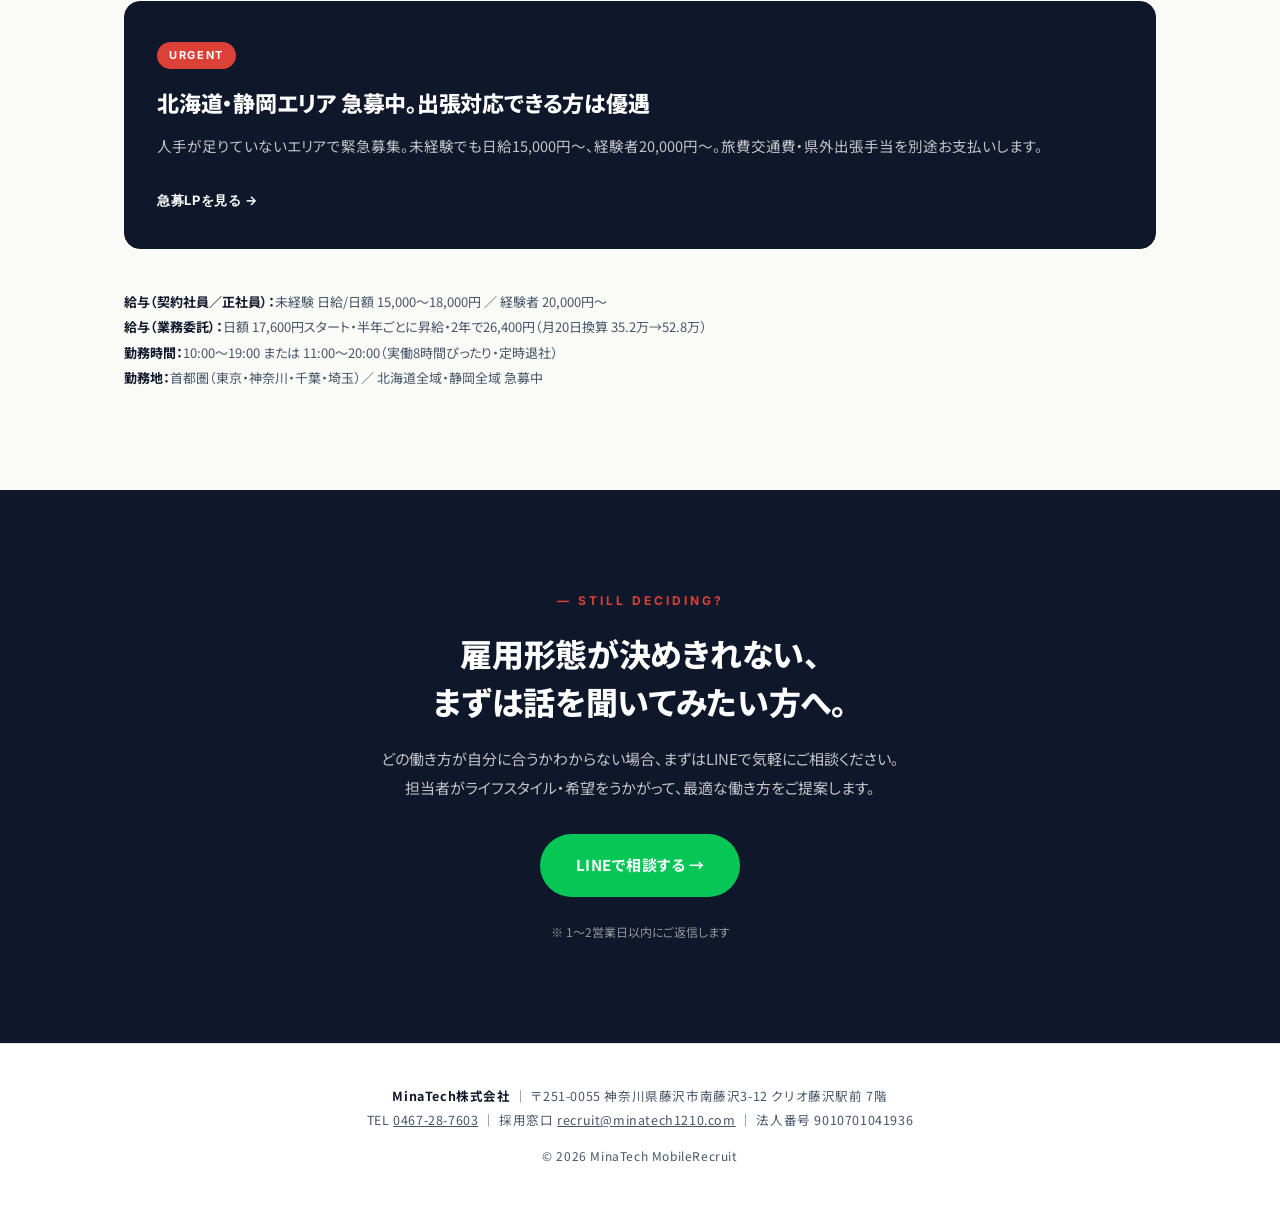
==== commit 78f8d16d: "refactor(wage): apply half-yearly step-up ONLY to 業務委託 (partner/side) 契約社員・正社員系は従来体系（未経験15,000〜18,00" ====
--- a/index.html
+++ b/index.html
@@ -302,7 +302,7 @@
     <div class="conditions">
       <div class="cond-item">
         <div class="cond-label">DAILY WAGE</div>
-        <div class="cond-val">17,600円〜</div>
+        <div class="cond-val">15,000円〜</div>
       </div>
       <div class="cond-item">
         <div class="cond-label">EXPERIENCE</div>
@@ -329,14 +329,14 @@
       <a href="/employee/" class="card">
         <div class="card-tag">CONTRACT</div>
         <h3>契約社員として、<br>安定して始めたい</h3>
-        <p>社会保険完備・有給休暇あり。日給17,600円スタート・半年ごとに昇給・2年で26,400円。未経験OK、正社員登用あり。年1回 雇用形態の切替申請ができます。</p>
+        <p>社会保険完備・有給休暇あり。日給15,000円〜、未経験OK、正社員登用制度あり。働き方を変えたくなったら、年1回 雇用形態の切替申請ができます。</p>
         <span class="card-cta">契約社員LPを見る →</span>
       </a>
 
       <a href="/partner/" class="card">
         <div class="card-tag">FREELANCE</div>
         <h3>業務委託で、<br>もっと自由に稼ぎたい</h3>
-        <p>日額17,600円スタート・半年ごとに昇給・2年で26,400円。副業OK、稼働日を自分で決める。実働8時間・延長なし。第三の働き方として、自由と安定を両立できます。</p>
+        <p>日額17,600円スタート・半年ごとに昇給・2年で26,400円。副業OK、稼働日を自分で決める。実働8時間・延長なし。</p>
         <span class="card-cta">業務委託LPを見る →</span>
       </a>
 
@@ -357,14 +357,14 @@
       <a href="/urgent/" class="card urgent">
         <div class="card-tag">URGENT</div>
         <h3>北海道・静岡エリア 急募中。出張対応できる方は優遇</h3>
-        <p>人手が足りていないエリアで緊急募集。日給17,600円スタート・半年ごとに昇給・2年で26,400円。旅費交通費・県外出張手当を別途お支払いします。</p>
+        <p>人手が足りていないエリアで緊急募集。未経験でも日給15,000円〜、経験者20,000円〜。旅費交通費・県外出張手当を別途お支払いします。</p>
         <span class="card-cta">急募LPを見る →</span>
       </a>
 
     </div>
 
     <div class="note">
-      <strong>給与（全LP共通）：</strong>日給/日額 17,600円スタート・半年ごとに昇給・2年で26,400円（月20日換算：35.2万→52.8万）<br>
+      <strong>給与（契約社員／正社員）：</strong>未経験 日給/日額 15,000〜18,000円 ／ 経験者 20,000円〜<br><strong>給与（業務委託）：</strong>日額 17,600円スタート・半年ごとに昇給・2年で26,400円（月20日換算 35.2万→52.8万）<br>
       <strong>勤務時間：</strong>10:00〜19:00 または 11:00〜20:00（実働8時間ぴったり・定時退社）<br>
       <strong>勤務地：</strong>首都圏（東京・神奈川・千葉・埼玉）／ 北海道全域・静岡全域 急募中
     </div>
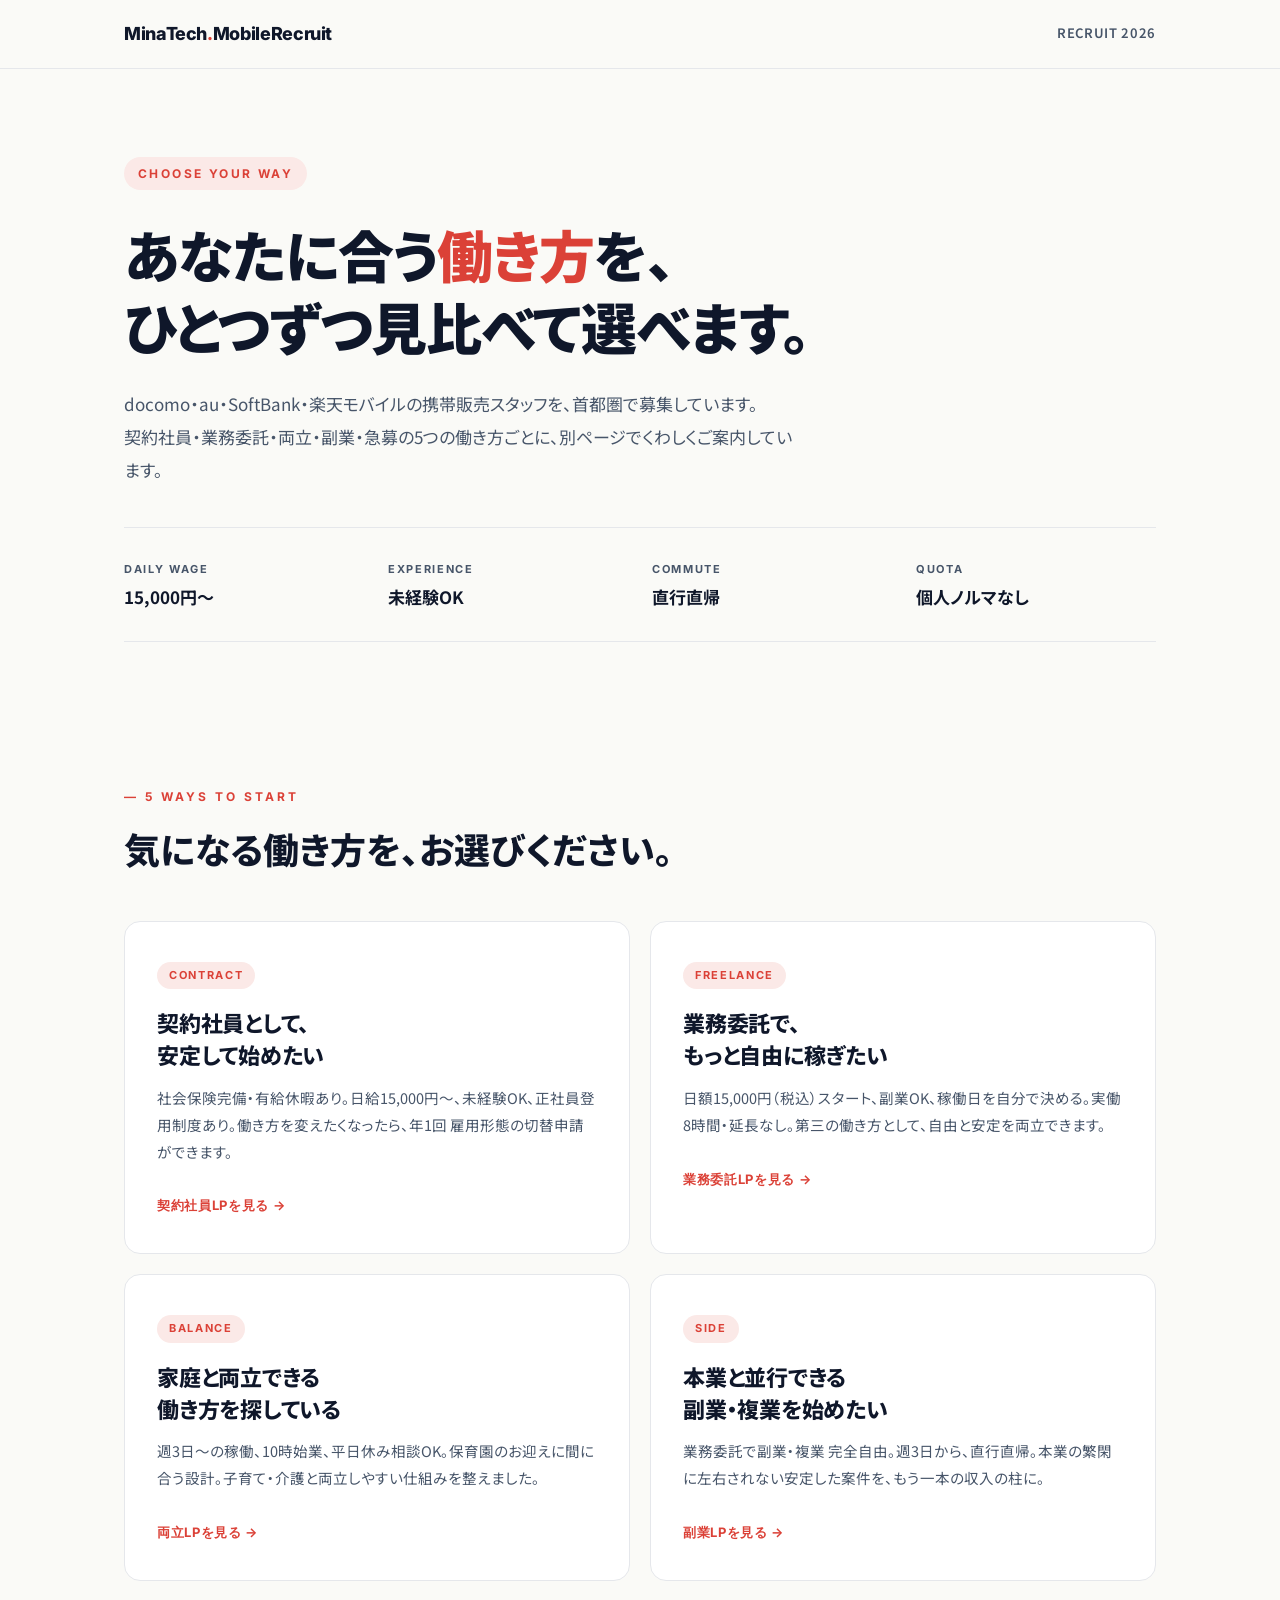
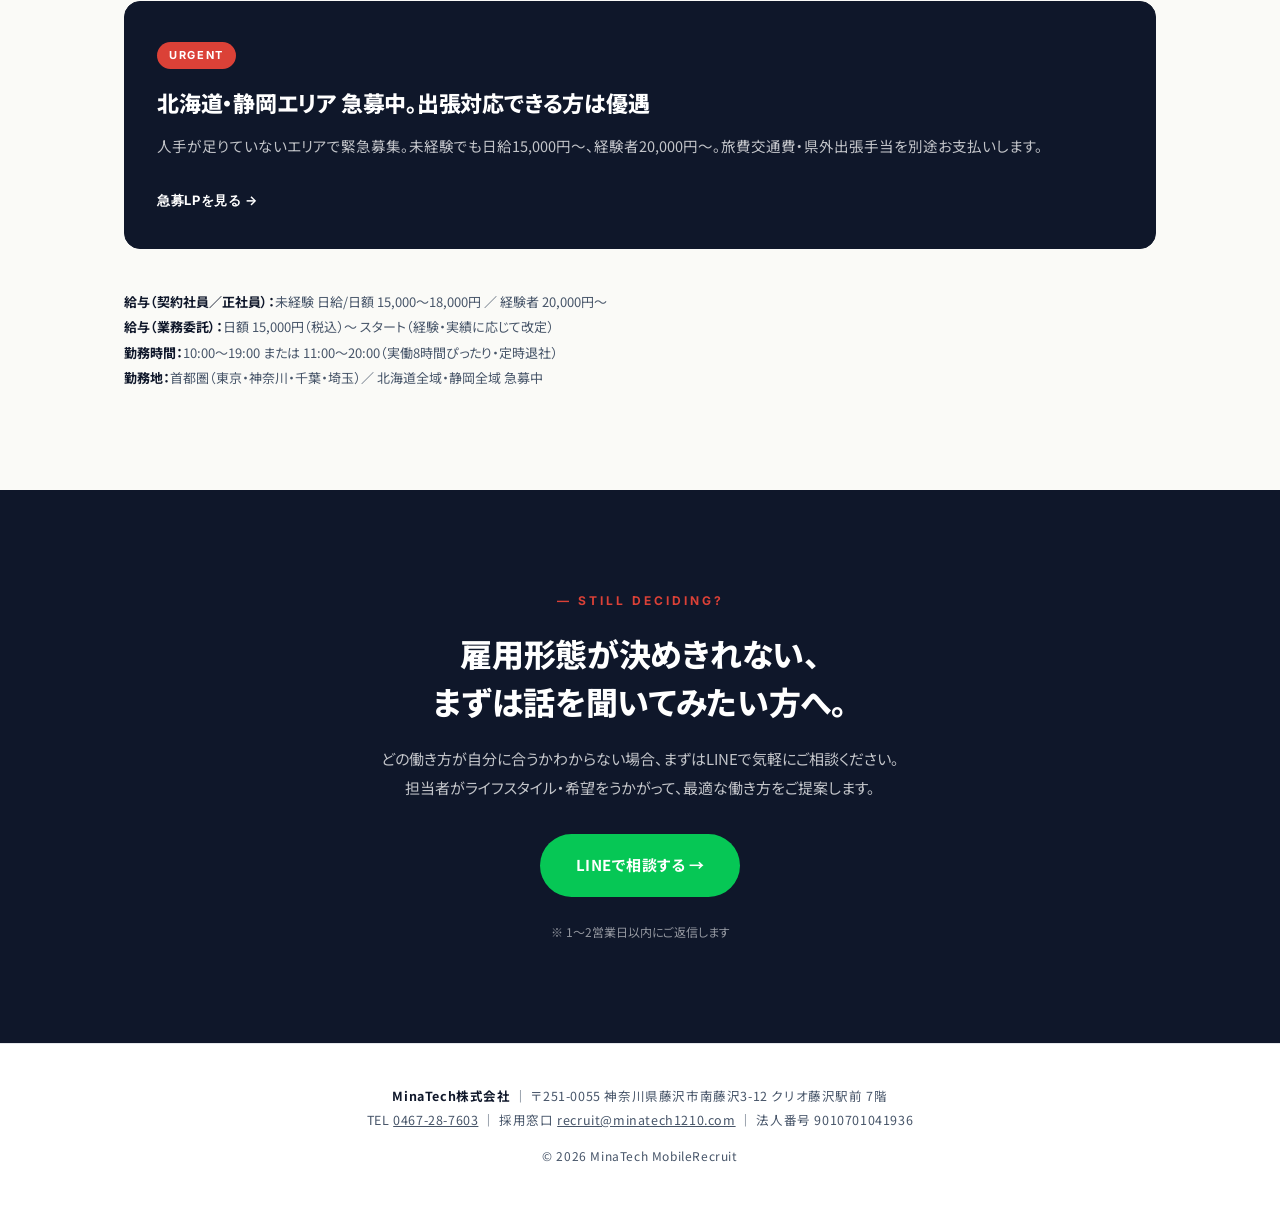
==== commit 5b15fbac: "fix(wage): revert partner/side wage to 15,000円税込スタート 先に設定した17,600〜26,400円は「会社に入る売上金額」であり スタッフ日額ではなかっ" ====
--- a/index.html
+++ b/index.html
@@ -336,7 +336,7 @@
       <a href="/partner/" class="card">
         <div class="card-tag">FREELANCE</div>
         <h3>業務委託で、<br>もっと自由に稼ぎたい</h3>
-        <p>日額17,600円スタート・半年ごとに昇給・2年で26,400円。副業OK、稼働日を自分で決める。実働8時間・延長なし。</p>
+        <p>日額15,000円（税込）スタート、副業OK、稼働日を自分で決める。実働8時間・延長なし。第三の働き方として、自由と安定を両立できます。</p>
         <span class="card-cta">業務委託LPを見る →</span>
       </a>
 
@@ -364,7 +364,7 @@
     </div>
 
     <div class="note">
-      <strong>給与（契約社員／正社員）：</strong>未経験 日給/日額 15,000〜18,000円 ／ 経験者 20,000円〜<br><strong>給与（業務委託）：</strong>日額 17,600円スタート・半年ごとに昇給・2年で26,400円（月20日換算 35.2万→52.8万）<br>
+      <strong>給与（契約社員／正社員）：</strong>未経験 日給/日額 15,000〜18,000円 ／ 経験者 20,000円〜<br><strong>給与（業務委託）：</strong>日額 15,000円（税込）〜 スタート（経験・実績に応じて改定）<br>
       <strong>勤務時間：</strong>10:00〜19:00 または 11:00〜20:00（実働8時間ぴったり・定時退社）<br>
       <strong>勤務地：</strong>首都圏（東京・神奈川・千葉・埼玉）／ 北海道全域・静岡全域 急募中
     </div>
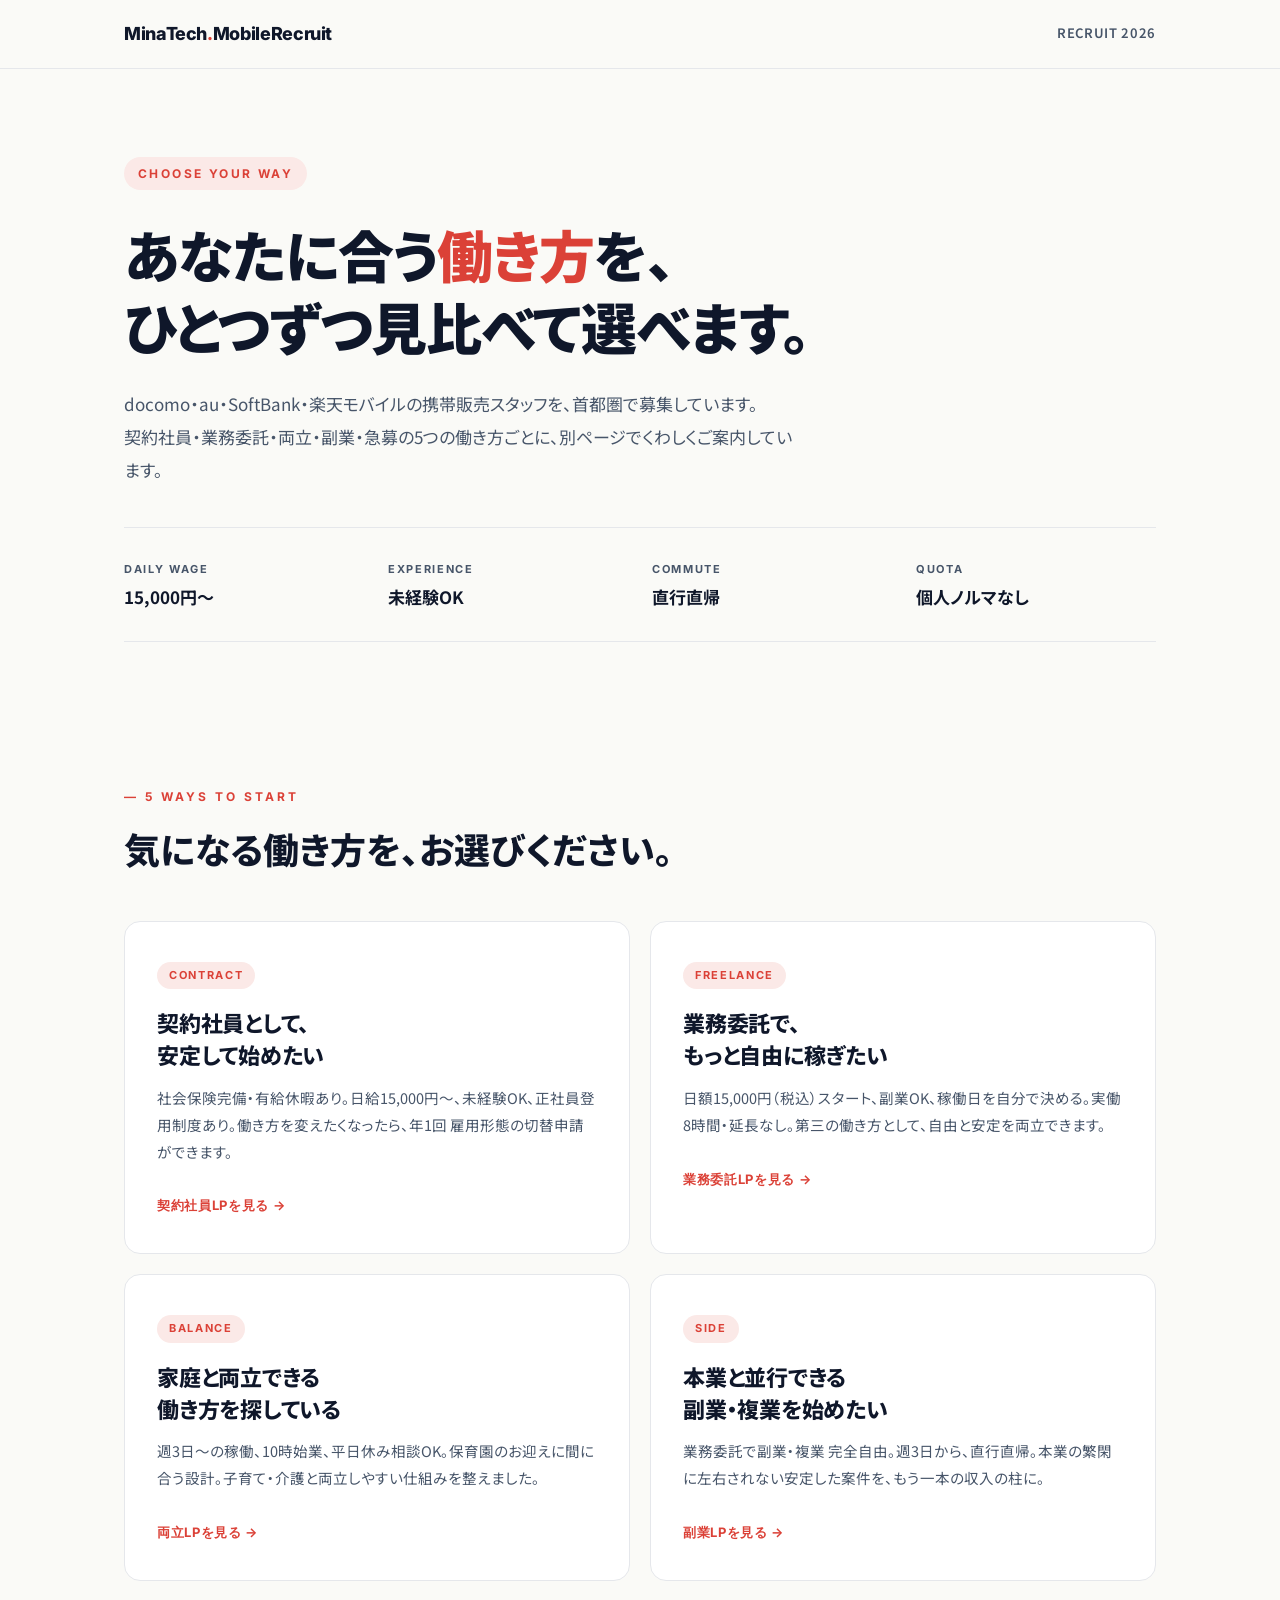
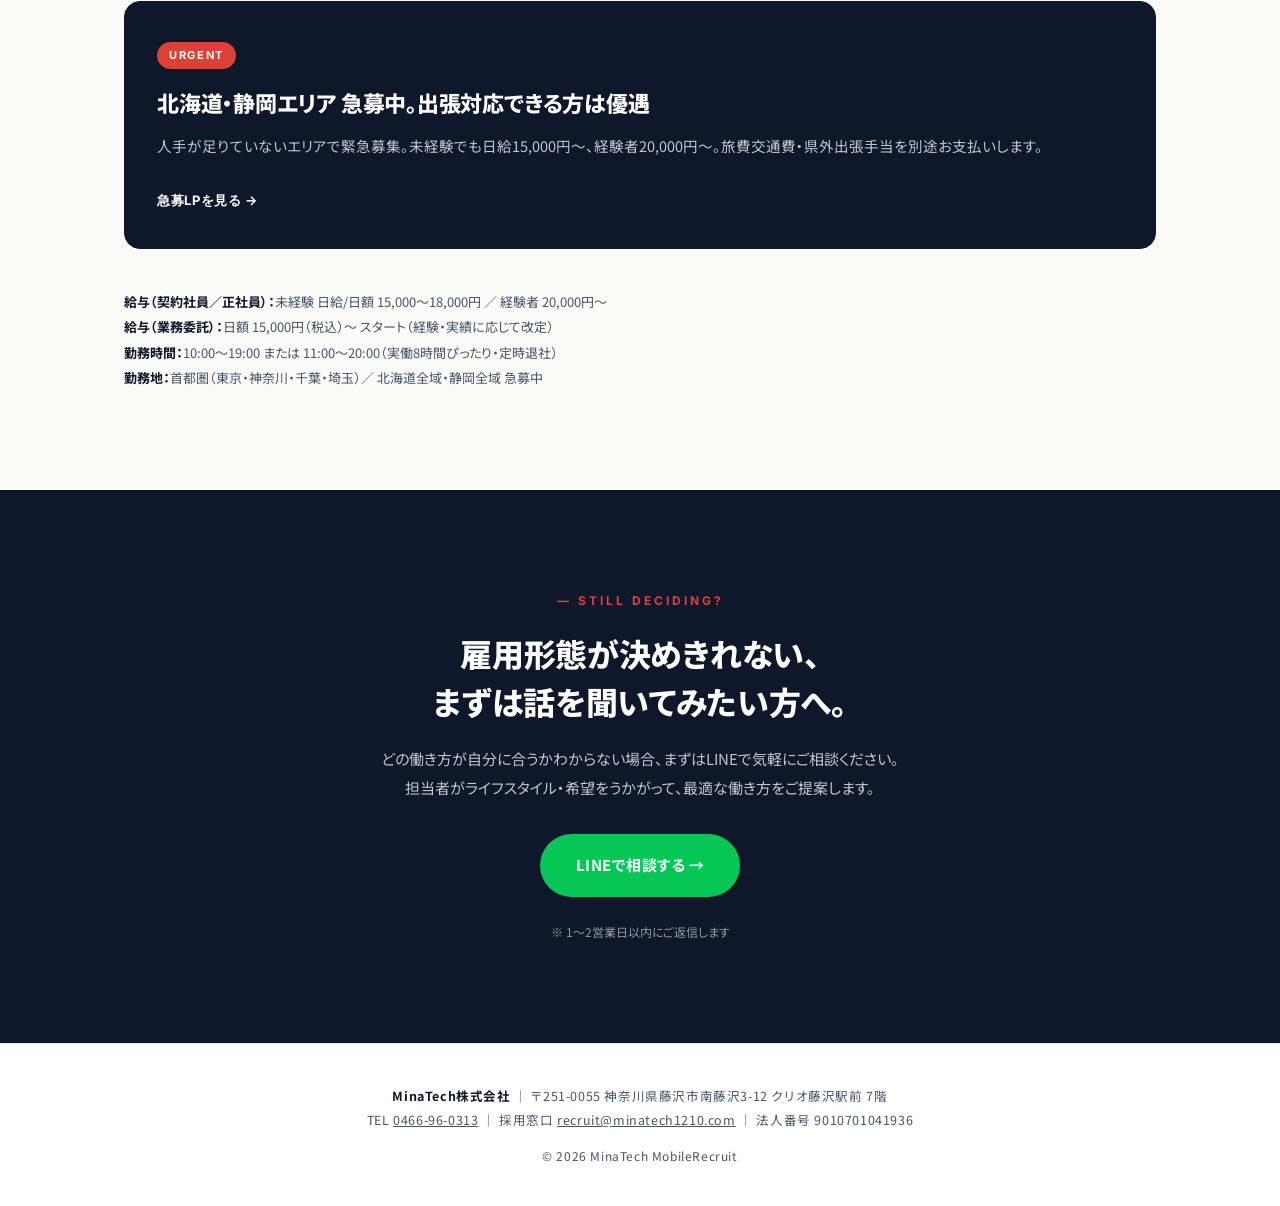
==== commit a16b3c08: "chore: update company phone to 0466-96-0313 (formerly 0467-28-7603) Co-Authored-By: Claude Opus 4.7 " ====
--- a/index.html
+++ b/index.html
@@ -384,7 +384,7 @@
 <footer>
   <div style="margin-bottom: 14px; font-size: 12.5px; line-height: 1.85; color: var(--ink-soft);">
     <strong style="color: var(--ink); font-weight: 700;">MinaTech株式会社</strong> ｜ 〒251-0055 神奈川県藤沢市南藤沢3-12 クリオ藤沢駅前 7階<br>
-    TEL <a href="tel:0467287603" style="color: var(--ink-soft);">0467-28-7603</a> ｜ 採用窓口 <a href="mailto:recruit@minatech1210.com" style="color: var(--ink-soft);">recruit@minatech1210.com</a> ｜ 法人番号 9010701041936
+    TEL <a href="tel:0466960313" style="color: var(--ink-soft);">0466-96-0313</a> ｜ 採用窓口 <a href="mailto:recruit@minatech1210.com" style="color: var(--ink-soft);">recruit@minatech1210.com</a> ｜ 法人番号 9010701041936
   </div>
   <div>© 2026 MinaTech MobileRecruit</div>
 </footer>
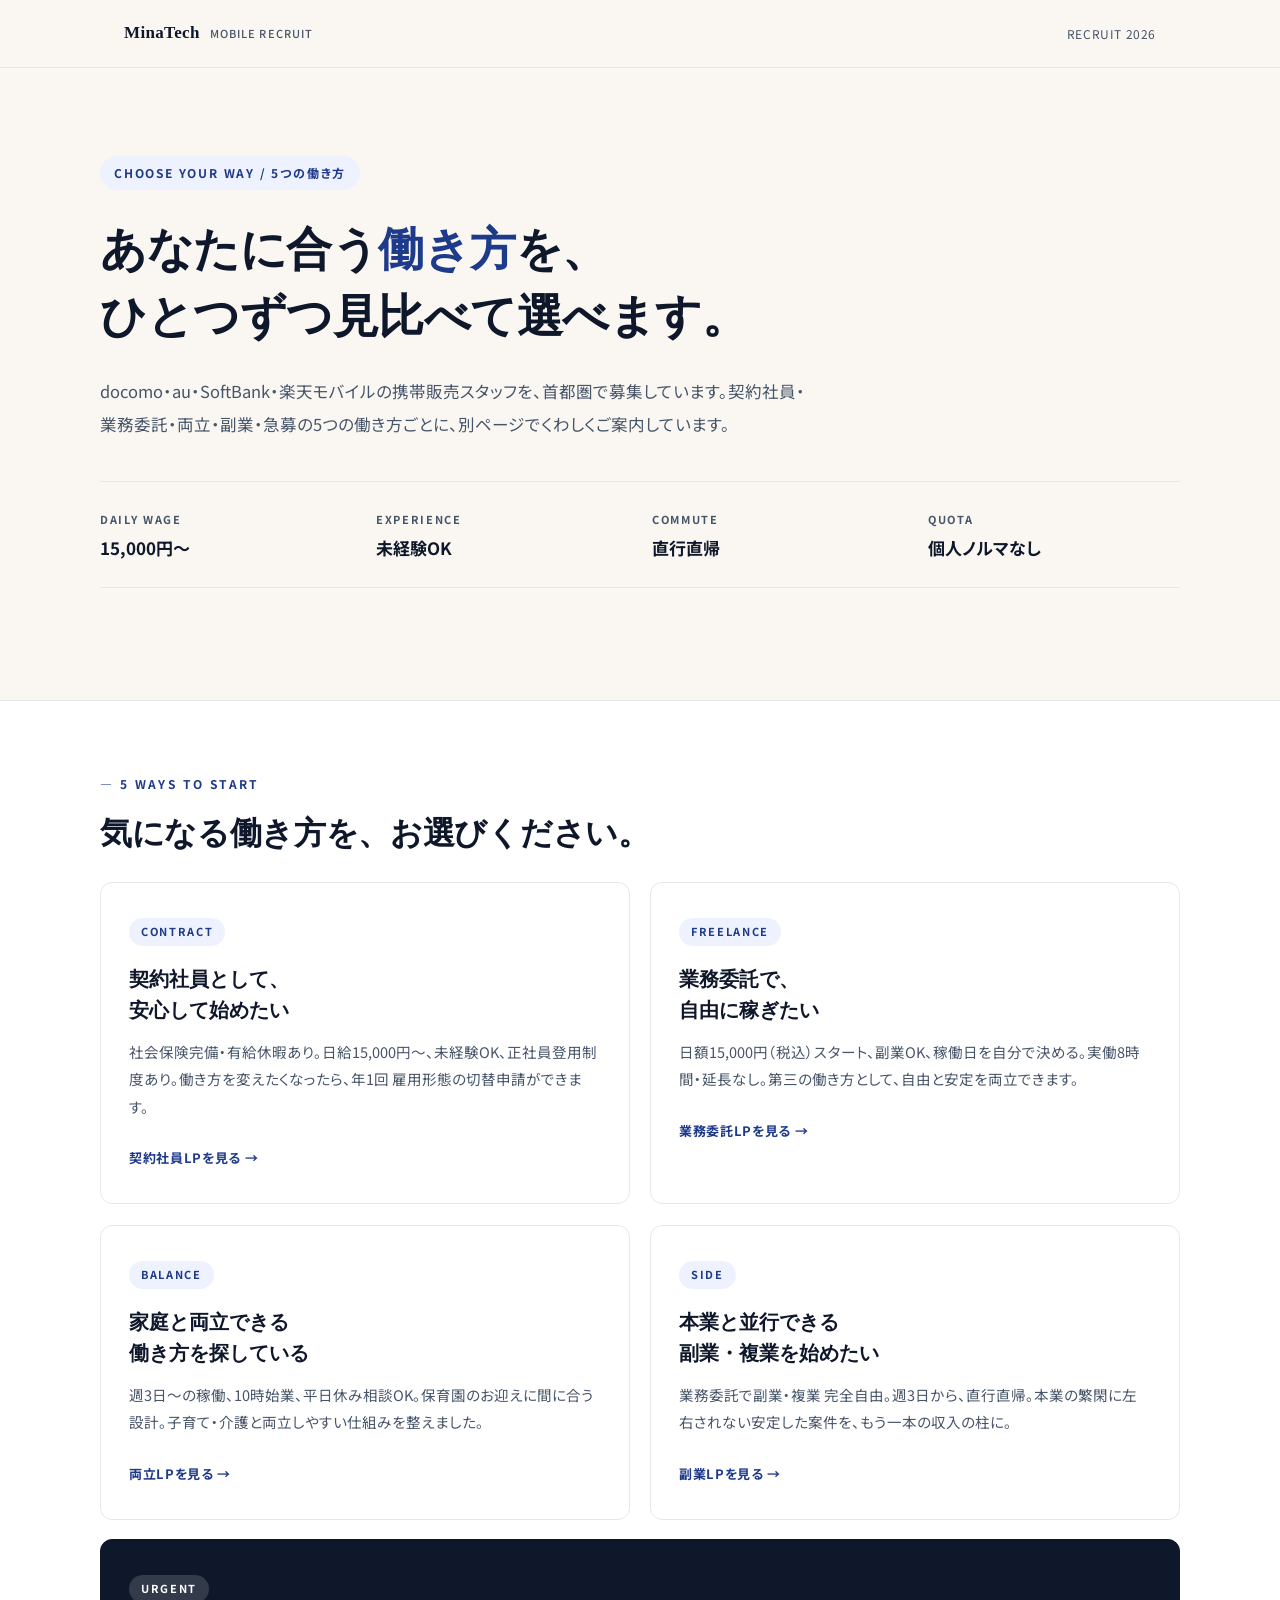
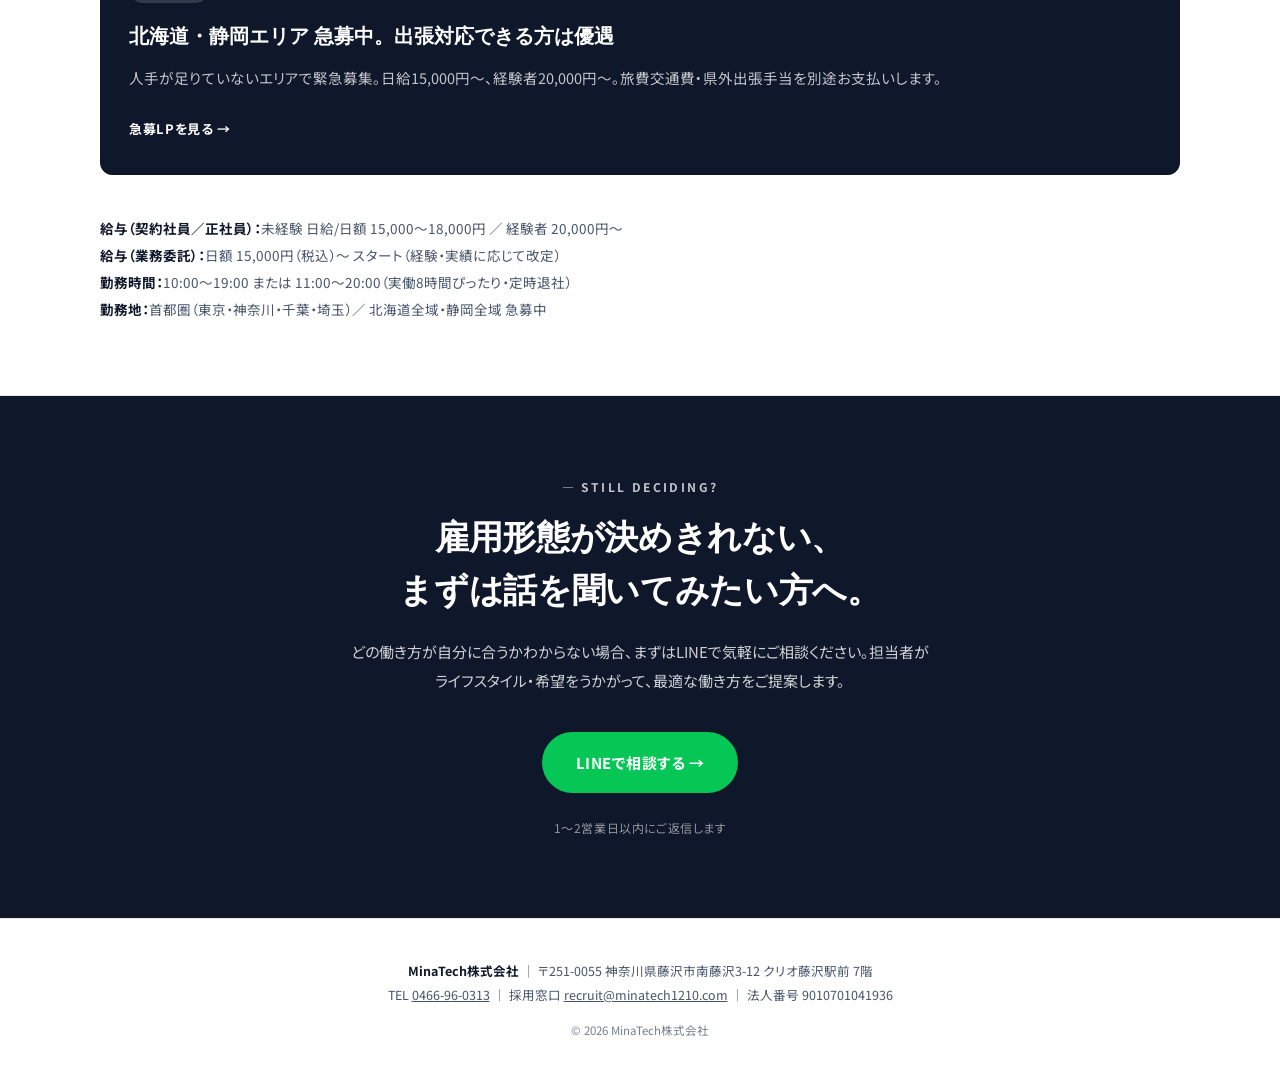
==== commit e7b9a0dd: "feat(design): rewrite hub with unified 誠実 theme + reveal - インライン<style>を最小化 → theme.css 参照 + hub固有の " ====
--- a/index.html
+++ b/index.html
@@ -17,376 +17,185 @@
 <meta name="robots" content="index,follow">
 <link rel="preconnect" href="https://fonts.googleapis.com">
 <link rel="preconnect" href="https://fonts.gstatic.com" crossorigin>
-<link href="https://fonts.googleapis.com/css2?family=Noto+Sans+JP:wght@400;500;700;900&family=Inter:wght@400;600;800&display=swap" rel="stylesheet">
+<link href="https://fonts.googleapis.com/css2?family=Noto+Sans+JP:wght@400;500;700;900&family=Noto+Serif+JP:wght@700;900&display=swap" rel="stylesheet">
+<link rel="stylesheet" href="/assets/theme.css">
 <style>
-:root {
-  --ink: #0F172A;
-  --ink-soft: #475569;
-  --line: #E5E7EB;
-  --bg: #FAFAF7;
-  --white: #FFFFFF;
-  --accent: #DB4137;
-  --accent-soft: #FBE9E7;
-}
-
-* { margin: 0; padding: 0; box-sizing: border-box; }
-html { scroll-behavior: smooth; -webkit-text-size-adjust: 100%; }
-body {
-  font-family: 'Noto Sans JP', -apple-system, BlinkMacSystemFont, sans-serif;
-  color: var(--ink);
-  background: var(--bg);
-  line-height: 1.75;
-  -webkit-font-smoothing: antialiased;
-  font-feature-settings: "palt";
-}
-
-.container { max-width: 1080px; margin: 0 auto; padding: 0 24px; }
-
-/* ===== Header ===== */
-.header {
-  position: sticky; top: 0; z-index: 50;
-  background: rgba(250, 250, 247, 0.92);
-  backdrop-filter: blur(16px);
-  -webkit-backdrop-filter: blur(16px);
-  border-bottom: 1px solid var(--line);
-}
-.header-inner {
-  display: flex; justify-content: space-between; align-items: center;
-  padding: 18px 24px;
-  max-width: 1080px; margin: 0 auto;
-}
-.logo {
-  font-family: 'Inter', sans-serif;
-  font-weight: 800; font-size: 18px; letter-spacing: -0.02em;
-  color: var(--ink);
-}
-.logo .dot { color: var(--accent); }
-.header-nav {
-  font-size: 13px; color: var(--ink-soft); font-weight: 600;
-  letter-spacing: 0.05em;
-}
-
-/* ===== Hero ===== */
-.hero { padding: 88px 0 64px; }
-.hero-tag {
-  display: inline-block;
-  font-family: 'Inter', sans-serif;
-  font-size: 12px; font-weight: 700;
-  letter-spacing: 0.2em; color: var(--accent);
-  background: var(--accent-soft);
-  padding: 6px 14px; border-radius: 100px;
-  margin-bottom: 28px;
-}
-.hero h1 {
-  font-size: clamp(32px, 5vw, 56px);
-  font-weight: 900;
-  line-height: 1.3;
-  letter-spacing: -0.02em;
-  margin-bottom: 24px;
-}
-.hero h1 .accent { color: var(--accent); }
-.hero p {
-  font-size: 17px; color: var(--ink-soft);
-  max-width: 680px; line-height: 1.95;
-}
-
-/* ===== Quick Conditions ===== */
-.conditions {
-  display: grid;
-  grid-template-columns: repeat(4, 1fr);
-  gap: 24px;
-  padding: 32px 0;
-  margin: 40px 0 0;
-  border-top: 1px solid var(--line);
-  border-bottom: 1px solid var(--line);
-}
-.cond-item .cond-label {
-  font-family: 'Inter', sans-serif;
-  font-size: 11px; font-weight: 700;
-  letter-spacing: 0.15em; color: var(--ink-soft);
-  margin-bottom: 6px;
-}
-.cond-item .cond-val {
-  font-size: 17px; font-weight: 700; color: var(--ink);
-  line-height: 1.4;
-}
-
-/* ===== Cards ===== */
-.cards-section { padding: 80px 0 100px; }
-.section-label {
-  font-family: 'Inter', sans-serif;
-  font-size: 12px; font-weight: 700;
-  letter-spacing: 0.25em; color: var(--accent);
-  margin-bottom: 16px;
-}
-.section-title {
-  font-size: clamp(24px, 3vw, 36px);
-  font-weight: 800; line-height: 1.4;
-  margin-bottom: 48px;
-}
-.cards {
-  display: grid;
-  grid-template-columns: repeat(2, 1fr);
-  gap: 20px;
-}
-.card {
+/* Hub固有: LPカードナビゲーション */
+.hub-card {
   display: block;
-  background: var(--white);
-  border: 1px solid var(--line);
-  border-radius: 16px;
-  padding: 36px 32px;
+  background: var(--color-bg-card);
+  border: 1px solid var(--color-line);
+  border-radius: 12px;
+  padding: 32px 28px;
   text-decoration: none;
   color: inherit;
-  transition: all 0.25s ease;
-  position: relative;
-  overflow: hidden;
-}
-.card:hover {
-  border-color: var(--ink);
+  transition: border-color 0.2s, transform 0.3s cubic-bezier(0.22, 1, 0.36, 1), box-shadow 0.3s ease;
+}
+.hub-card:hover {
+  border-color: var(--color-ink);
   transform: translateY(-4px);
-  box-shadow: 0 16px 36px rgba(15, 23, 42, 0.08);
-}
-.card.urgent {
+  box-shadow: 0 14px 28px rgba(15, 23, 42, 0.08);
+}
+.hub-card.urgent {
   grid-column: 1 / -1;
-  background: var(--ink);
-  color: var(--white);
-  border-color: var(--ink);
-}
-.card.urgent:hover { background: #1f2937; }
-.card-tag {
+  background: var(--color-ink);
+  color: white;
+  border-color: var(--color-ink);
+}
+.hub-card.urgent:hover {
+  background: #1e293b;
+  border-color: #1e293b;
+}
+.hub-card-tag {
   display: inline-block;
-  font-family: 'Inter', sans-serif;
   font-size: 11px; font-weight: 700;
   letter-spacing: 0.15em;
   padding: 4px 12px;
   border-radius: 100px;
   margin-bottom: 18px;
-}
-.card .card-tag {
-  background: var(--accent-soft); color: var(--accent);
-}
-.card.urgent .card-tag {
-  background: var(--accent); color: var(--white);
-}
-.card h3 {
-  font-size: 22px;
-  font-weight: 800;
-  line-height: 1.45;
-  margin-bottom: 14px;
-  letter-spacing: -0.01em;
-}
-.card p {
+  background: var(--color-accent-soft);
+  color: var(--color-accent);
+}
+.hub-card.urgent .hub-card-tag {
+  background: rgba(255,255,255,0.15); color: white;
+}
+.hub-card h3 {
+  font-family: 'Noto Serif JP', serif;
+  font-size: 20px; font-weight: 800;
+  line-height: 1.55;
+  margin-bottom: 12px;
+}
+.hub-card p {
   font-size: 14.5px;
-  color: var(--ink-soft);
-  line-height: 1.85;
-  margin-bottom: 24px;
-}
-.card.urgent p { color: rgba(255, 255, 255, 0.75); }
-.card-cta {
-  font-family: 'Inter', sans-serif;
+  color: var(--color-ink-soft);
+  line-height: 1.9;
+  margin-bottom: 22px;
+}
+.hub-card.urgent p { color: rgba(255,255,255,0.75); }
+.hub-card-cta {
   font-size: 13px; font-weight: 700;
-  color: var(--accent);
+  color: var(--color-accent);
   letter-spacing: 0.05em;
 }
-.card.urgent .card-cta { color: var(--white); }
-
-/* ===== Note ===== */
-.note {
+.hub-card.urgent .hub-card-cta { color: white; }
+.hub-cards {
+  display: grid;
+  grid-template-columns: repeat(2, 1fr);
+  gap: 20px;
+}
+.hub-note {
   padding: 40px 0 0;
-  font-size: 13px;
-  color: var(--ink-soft);
-  line-height: 1.95;
-}
-.note strong { color: var(--ink); }
-
-/* ===== Consult CTA ===== */
-.hub-consult {
-  background: var(--ink);
-  color: var(--white);
-  padding: clamp(60px, 10vw, 100px) clamp(20px, 4vw, 24px);
-  text-align: center;
-}
-.hub-consult .consult-inner {
-  max-width: 720px;
-  margin: 0 auto;
-}
-.consult-label {
-  font-family: 'Inter', sans-serif;
-  font-size: 12px; font-weight: 700;
-  letter-spacing: 0.25em;
-  color: var(--accent);
-  margin-bottom: 18px;
-}
-.hub-consult h2 {
-  font-size: clamp(22px, 3vw, 32px);
-  font-weight: 800;
-  line-height: 1.5;
-  margin-bottom: 20px;
-  letter-spacing: -0.01em;
-}
-.hub-consult p {
-  font-size: 15px;
-  color: rgba(255, 255, 255, 0.75);
-  line-height: 1.9;
-  margin-bottom: 32px;
-}
-.btn-line {
-  display: inline-flex;
-  align-items: center;
-  gap: 10px;
-  padding: 18px 36px;
-  background: #06C755;
-  color: var(--white);
-  text-decoration: none;
-  font-weight: 700;
-  font-size: 15px;
-  border-radius: 100px;
-  transition: all 0.2s ease;
-  letter-spacing: 0.03em;
-}
-.btn-line:hover {
-  background: #05B04D;
-  transform: translateY(-2px);
-  box-shadow: 0 12px 28px rgba(6, 199, 85, 0.35);
-}
-.consult-note {
-  margin-top: 24px;
-  font-size: 12px !important;
-  color: rgba(255, 255, 255, 0.55) !important;
-  margin-bottom: 0 !important;
-}
-
-/* ===== Footer ===== */
-footer {
-  background: var(--white);
-  border-top: 1px solid var(--line);
-  padding: 40px 24px;
-  text-align: center;
-  font-size: 12px;
-  color: var(--ink-soft);
-  letter-spacing: 0.05em;
-}
-footer .legal { margin-top: 8px; opacity: 0.7; }
-
-/* ===== Responsive ===== */
+  font-size: 13.5px;
+  color: var(--color-ink-soft);
+  line-height: 2;
+}
+.hub-note strong { color: var(--color-ink); }
 @media (max-width: 760px) {
-  .hero { padding: 56px 0 40px; }
-  .conditions { grid-template-columns: repeat(2, 1fr); gap: 20px; padding: 24px 0; }
-  .cards-section { padding: 56px 0 80px; }
-  .cards { grid-template-columns: 1fr; }
-  .card { padding: 28px 24px; }
-  .card.urgent { grid-column: auto; }
+  .hub-cards { grid-template-columns: 1fr; }
+  .hub-card.urgent { grid-column: auto; }
 }
 </style>
 </head>
 <body data-lp="hub">
 
-<header class="header">
-  <div class="header-inner">
-    <div class="logo">MinaTech<span class="dot">.</span>MobileRecruit</div>
-    <div class="header-nav">RECRUIT 2026</div>
+<header class="lp-header">
+  <div class="lp-header-inner">
+    <div class="lp-logo">MinaTech<span class="sub">MOBILE RECRUIT</span></div>
+    <div style="font-size:12px;color:var(--color-ink-soft);letter-spacing:0.05em;">RECRUIT 2026</div>
   </div>
 </header>
 
-<section class="hero">
-  <div class="container">
-    <div class="hero-tag">CHOOSE YOUR WAY</div>
-    <h1>
+<section class="lp-hero">
+  <div class="lp-hero-inner">
+    <span class="lp-hero-tag" data-reveal>CHOOSE YOUR WAY / 5つの働き方</span>
+    <h1 class="lp-hero-title" data-reveal>
       あなたに合う<span class="accent">働き方</span>を、<br>
       ひとつずつ見比べて選べます。
     </h1>
-    <p>
-      docomo・au・SoftBank・楽天モバイルの携帯販売スタッフを、首都圏で募集しています。<br>
-      契約社員・業務委託・両立・副業・急募の5つの働き方ごとに、別ページでくわしくご案内しています。
+    <p class="lp-hero-sub" data-reveal>
+      docomo・au・SoftBank・楽天モバイルの携帯販売スタッフを、首都圏で募集しています。契約社員・業務委託・両立・副業・急募の5つの働き方ごとに、別ページでくわしくご案内しています。
     </p>
-    <div class="conditions">
-      <div class="cond-item">
-        <div class="cond-label">DAILY WAGE</div>
-        <div class="cond-val">15,000円〜</div>
-      </div>
-      <div class="cond-item">
-        <div class="cond-label">EXPERIENCE</div>
-        <div class="cond-val">未経験OK</div>
-      </div>
-      <div class="cond-item">
-        <div class="cond-label">COMMUTE</div>
-        <div class="cond-val">直行直帰</div>
-      </div>
-      <div class="cond-item">
-        <div class="cond-label">QUOTA</div>
-        <div class="cond-val">個人ノルマなし</div>
-      </div>
+    <div class="lp-hero-stats" data-reveal-stagger>
+      <div><div class="lp-stat-label">DAILY WAGE</div><div class="lp-stat-val">15,000円〜</div></div>
+      <div><div class="lp-stat-label">EXPERIENCE</div><div class="lp-stat-val">未経験OK</div></div>
+      <div><div class="lp-stat-label">COMMUTE</div><div class="lp-stat-val">直行直帰</div></div>
+      <div><div class="lp-stat-label">QUOTA</div><div class="lp-stat-val">個人ノルマなし</div></div>
     </div>
   </div>
 </section>
 
-<section class="cards-section">
-  <div class="container">
-    <div class="section-label">— 5 WAYS TO START</div>
-    <h2 class="section-title">気になる働き方を、お選びください。</h2>
-    <div class="cards">
-
-      <a href="/employee/" class="card">
-        <div class="card-tag">CONTRACT</div>
-        <h3>契約社員として、<br>安定して始めたい</h3>
+<section class="lp-section alt">
+  <div class="lp-section-inner">
+    <div class="section-label" data-reveal>— 5 WAYS TO START</div>
+    <h2 class="section-title" data-reveal>気になる働き方を、お選びください。</h2>
+    <div class="hub-cards" data-reveal-stagger>
+
+      <a href="/employee/" class="hub-card">
+        <div class="hub-card-tag">CONTRACT</div>
+        <h3>契約社員として、<br>安心して始めたい</h3>
         <p>社会保険完備・有給休暇あり。日給15,000円〜、未経験OK、正社員登用制度あり。働き方を変えたくなったら、年1回 雇用形態の切替申請ができます。</p>
-        <span class="card-cta">契約社員LPを見る →</span>
-      </a>
-
-      <a href="/partner/" class="card">
-        <div class="card-tag">FREELANCE</div>
-        <h3>業務委託で、<br>もっと自由に稼ぎたい</h3>
+        <span class="hub-card-cta">契約社員LPを見る →</span>
+      </a>
+
+      <a href="/partner/" class="hub-card">
+        <div class="hub-card-tag">FREELANCE</div>
+        <h3>業務委託で、<br>自由に稼ぎたい</h3>
         <p>日額15,000円（税込）スタート、副業OK、稼働日を自分で決める。実働8時間・延長なし。第三の働き方として、自由と安定を両立できます。</p>
-        <span class="card-cta">業務委託LPを見る →</span>
-      </a>
-
-      <a href="/balance/" class="card">
-        <div class="card-tag">BALANCE</div>
+        <span class="hub-card-cta">業務委託LPを見る →</span>
+      </a>
+
+      <a href="/balance/" class="hub-card">
+        <div class="hub-card-tag">BALANCE</div>
         <h3>家庭と両立できる<br>働き方を探している</h3>
         <p>週3日〜の稼働、10時始業、平日休み相談OK。保育園のお迎えに間に合う設計。子育て・介護と両立しやすい仕組みを整えました。</p>
-        <span class="card-cta">両立LPを見る →</span>
-      </a>
-
-      <a href="/side/" class="card">
-        <div class="card-tag">SIDE</div>
+        <span class="hub-card-cta">両立LPを見る →</span>
+      </a>
+
+      <a href="/side/" class="hub-card">
+        <div class="hub-card-tag">SIDE</div>
         <h3>本業と並行できる<br>副業・複業を始めたい</h3>
         <p>業務委託で副業・複業 完全自由。週3日から、直行直帰。本業の繁閑に左右されない安定した案件を、もう一本の収入の柱に。</p>
-        <span class="card-cta">副業LPを見る →</span>
-      </a>
-
-      <a href="/urgent/" class="card urgent">
-        <div class="card-tag">URGENT</div>
+        <span class="hub-card-cta">副業LPを見る →</span>
+      </a>
+
+      <a href="/urgent/" class="hub-card urgent">
+        <div class="hub-card-tag">URGENT</div>
         <h3>北海道・静岡エリア 急募中。出張対応できる方は優遇</h3>
-        <p>人手が足りていないエリアで緊急募集。未経験でも日給15,000円〜、経験者20,000円〜。旅費交通費・県外出張手当を別途お支払いします。</p>
-        <span class="card-cta">急募LPを見る →</span>
-      </a>
-
-    </div>
-
-    <div class="note">
-      <strong>給与（契約社員／正社員）：</strong>未経験 日給/日額 15,000〜18,000円 ／ 経験者 20,000円〜<br><strong>給与（業務委託）：</strong>日額 15,000円（税込）〜 スタート（経験・実績に応じて改定）<br>
+        <p>人手が足りていないエリアで緊急募集。日給15,000円〜、経験者20,000円〜。旅費交通費・県外出張手当を別途お支払いします。</p>
+        <span class="hub-card-cta">急募LPを見る →</span>
+      </a>
+
+    </div>
+
+    <div class="hub-note" data-reveal>
+      <strong>給与（契約社員／正社員）：</strong>未経験 日給/日額 15,000〜18,000円 ／ 経験者 20,000円〜<br>
+      <strong>給与（業務委託）：</strong>日額 15,000円（税込）〜 スタート（経験・実績に応じて改定）<br>
       <strong>勤務時間：</strong>10:00〜19:00 または 11:00〜20:00（実働8時間ぴったり・定時退社）<br>
       <strong>勤務地：</strong>首都圏（東京・神奈川・千葉・埼玉）／ 北海道全域・静岡全域 急募中
     </div>
   </div>
 </section>
 
-<section class="hub-consult">
-  <div class="consult-inner">
-    <div class="consult-label">— STILL DECIDING?</div>
-    <h2>雇用形態が決めきれない、<br>まずは話を聞いてみたい方へ。</h2>
-    <p>どの働き方が自分に合うかわからない場合、まずはLINEで気軽にご相談ください。<br>担当者がライフスタイル・希望をうかがって、最適な働き方をご提案します。</p>
-    <a href="#" class="btn-line" data-action="line">LINEで相談する →</a>
-    <p class="consult-note">※ 1〜2営業日以内にご返信します</p>
+<section class="apply-section">
+  <div class="apply-inner">
+    <div class="section-label" data-reveal>— STILL DECIDING?</div>
+    <h2 data-reveal>雇用形態が決めきれない、<br>まずは話を聞いてみたい方へ。</h2>
+    <p data-reveal>どの働き方が自分に合うかわからない場合、まずはLINEで気軽にご相談ください。担当者がライフスタイル・希望をうかがって、最適な働き方をご提案します。</p>
+    <div class="apply-btns" data-reveal>
+      <a href="#" class="btn btn-line" data-action="line">LINEで相談する →</a>
+    </div>
+    <div class="apply-note">1〜2営業日以内にご返信します</div>
   </div>
 </section>
 
-<footer>
-  <div style="margin-bottom: 14px; font-size: 12.5px; line-height: 1.85; color: var(--ink-soft);">
-    <strong style="color: var(--ink); font-weight: 700;">MinaTech株式会社</strong> ｜ 〒251-0055 神奈川県藤沢市南藤沢3-12 クリオ藤沢駅前 7階<br>
-    TEL <a href="tel:0466960313" style="color: var(--ink-soft);">0466-96-0313</a> ｜ 採用窓口 <a href="mailto:recruit@minatech1210.com" style="color: var(--ink-soft);">recruit@minatech1210.com</a> ｜ 法人番号 9010701041936
-  </div>
-  <div>© 2026 MinaTech MobileRecruit</div>
+<footer class="lp-footer">
+  <div class="container">
+    <div class="lp-footer-company">
+      <strong>MinaTech株式会社</strong> ｜ 〒251-0055 神奈川県藤沢市南藤沢3-12 クリオ藤沢駅前 7階<br>
+      TEL <a href="tel:0466960313">0466-96-0313</a> ｜ 採用窓口 <a href="mailto:recruit@minatech1210.com">recruit@minatech1210.com</a> ｜ 法人番号 9010701041936
+    </div>
+    <div class="lp-footer-copy">© 2026 MinaTech株式会社</div>
+  </div>
 </footer>
 
 <script defer src="/assets/config.js"></script>
--- a/assets/theme.css
+++ b/assets/theme.css
@@ -0,0 +1,512 @@
+/* MinaTech MobileRecruit — 統一デザインシステム（誠実系）
+ * 全LP + ハブで共有。
+ * カラー: ネイビー / 落ち着いた紺 / クリーム / グレー / 白
+ * フォント: Noto Sans JP（本文）+ Noto Serif JP（見出し・要所）
+ * 派手なアニメーション・マーキー・ノイズは一切なし。
+ */
+
+:root {
+  --color-ink: #0F172A;
+  --color-ink-soft: #475569;
+  --color-ink-mute: #94A3B8;
+  --color-line: #E5E7EB;
+  --color-line-strong: #CBD5E1;
+  --color-bg: #FAF7F2;
+  --color-bg-card: #FFFFFF;
+  --color-bg-alt: #F1EDE5;
+  --color-accent: #1E3A8A;
+  --color-accent-soft: #EEF2FF;
+  --color-accent-deep: #172554;
+  --color-line-brand: #06C755;
+  --shadow-sm: 0 1px 2px rgba(15, 23, 42, 0.04);
+  --shadow-md: 0 4px 12px rgba(15, 23, 42, 0.06);
+}
+
+* { margin: 0; padding: 0; box-sizing: border-box; }
+html { scroll-behavior: smooth; -webkit-text-size-adjust: 100%; overflow-x: hidden; }
+body {
+  font-family: 'Noto Sans JP', -apple-system, BlinkMacSystemFont, 'Hiragino Sans', sans-serif;
+  color: var(--color-ink);
+  background: var(--color-bg);
+  line-height: 1.8;
+  -webkit-font-smoothing: antialiased;
+  font-feature-settings: "palt";
+  overflow-x: hidden;
+}
+img { max-width: 100%; height: auto; display: block; }
+a { color: inherit; }
+strong { font-weight: 700; }
+
+.container { max-width: 1080px; margin: 0 auto; padding: 0 24px; }
+
+/* ============ Header ============ */
+.lp-header {
+  position: sticky; top: 0; z-index: 50;
+  background: rgba(250, 247, 242, 0.92);
+  backdrop-filter: blur(16px);
+  -webkit-backdrop-filter: blur(16px);
+  border-bottom: 1px solid var(--color-line);
+}
+.lp-header-inner {
+  display: flex; justify-content: space-between; align-items: center;
+  padding: 18px 24px;
+  max-width: 1080px; margin: 0 auto;
+}
+.lp-logo {
+  font-family: 'Noto Serif JP', serif;
+  font-weight: 700; font-size: 17px;
+  color: var(--color-ink);
+  letter-spacing: 0.02em;
+}
+.lp-logo .sub {
+  font-family: 'Noto Sans JP', sans-serif;
+  font-size: 11px; font-weight: 500;
+  color: var(--color-ink-soft);
+  margin-left: 10px;
+  letter-spacing: 0.1em;
+}
+.lp-header-cta {
+  display: inline-flex; align-items: center; gap: 6px;
+  padding: 10px 22px;
+  background: var(--color-ink);
+  color: white;
+  text-decoration: none;
+  font-weight: 700; font-size: 13px;
+  border-radius: 100px;
+  transition: background 0.2s;
+}
+.lp-header-cta:hover { background: var(--color-accent); }
+
+/* ============ Hero ============ */
+.lp-hero { padding: 88px 24px 72px; }
+.lp-hero-inner { max-width: 1080px; margin: 0 auto; }
+.lp-hero-tag {
+  display: inline-block;
+  font-size: 12px; font-weight: 700;
+  letter-spacing: 0.15em;
+  color: var(--color-accent);
+  background: var(--color-accent-soft);
+  padding: 6px 14px; border-radius: 100px;
+  margin-bottom: 28px;
+}
+.lp-hero-title {
+  font-family: 'Noto Serif JP', serif;
+  font-size: clamp(28px, 4.5vw, 46px);
+  font-weight: 900;
+  line-height: 1.45;
+  letter-spacing: -0.01em;
+  color: var(--color-ink);
+  margin-bottom: 24px;
+}
+.lp-hero-title .accent { color: var(--color-accent); }
+.lp-hero-sub {
+  font-size: 16.5px;
+  color: var(--color-ink-soft);
+  line-height: 2;
+  max-width: 720px;
+  margin-bottom: 40px;
+}
+.lp-hero-stats {
+  display: grid;
+  grid-template-columns: repeat(4, 1fr);
+  gap: 24px;
+  padding: 28px 0;
+  border-top: 1px solid var(--color-line);
+  border-bottom: 1px solid var(--color-line);
+  margin-bottom: 40px;
+}
+.lp-stat-label {
+  font-size: 11px; font-weight: 700;
+  letter-spacing: 0.15em; color: var(--color-ink-soft);
+  margin-bottom: 6px;
+}
+.lp-stat-val {
+  font-size: 17px; font-weight: 700; color: var(--color-ink);
+  line-height: 1.4;
+}
+.lp-cta-group {
+  display: flex; gap: 14px; flex-wrap: wrap;
+}
+
+/* ============ Buttons ============ */
+.btn {
+  display: inline-flex; align-items: center; gap: 10px;
+  padding: 15px 32px;
+  border-radius: 100px;
+  font-weight: 700; font-size: 15px;
+  text-decoration: none;
+  transition: all 0.2s ease;
+  border: 2px solid transparent;
+  letter-spacing: 0.03em;
+  cursor: pointer;
+}
+.btn-primary { background: var(--color-ink); color: white; }
+.btn-primary:hover { background: var(--color-accent); transform: translateY(-1px); }
+.btn-outline { background: transparent; color: var(--color-ink); border-color: var(--color-ink); }
+.btn-outline:hover { background: var(--color-ink); color: white; }
+.btn-line { background: var(--color-line-brand); color: white; }
+.btn-line:hover { background: #05B04D; transform: translateY(-1px); }
+
+/* ============ Sections ============ */
+.lp-section { padding: 72px 24px; }
+.lp-section-inner { max-width: 1080px; margin: 0 auto; }
+.lp-section.alt { background: var(--color-bg-card); border-top: 1px solid var(--color-line); border-bottom: 1px solid var(--color-line); }
+.section-label {
+  font-size: 12px; font-weight: 700;
+  letter-spacing: 0.2em;
+  color: var(--color-accent);
+  margin-bottom: 14px;
+}
+.section-title {
+  font-family: 'Noto Serif JP', serif;
+  font-size: clamp(22px, 3vw, 32px);
+  font-weight: 800;
+  line-height: 1.55;
+  color: var(--color-ink);
+  margin-bottom: 20px;
+  letter-spacing: -0.01em;
+}
+.section-sub {
+  font-size: 15.5px;
+  color: var(--color-ink-soft);
+  line-height: 1.9;
+  max-width: 720px;
+  margin-bottom: 48px;
+}
+
+/* ============ Reason (WHY) grid ============ */
+.reason-grid {
+  display: grid;
+  grid-template-columns: repeat(3, 1fr);
+  gap: 20px;
+}
+.reason-card {
+  background: var(--color-bg-card);
+  border: 1px solid var(--color-line);
+  border-radius: 12px;
+  padding: 28px 24px;
+  transition: border-color 0.2s;
+}
+.reason-card:hover { border-color: var(--color-line-strong); }
+.reason-num {
+  font-size: 11px; font-weight: 700;
+  color: var(--color-accent);
+  letter-spacing: 0.15em;
+  margin-bottom: 14px;
+}
+.reason-card h3 {
+  font-family: 'Noto Serif JP', serif;
+  font-size: 18px; font-weight: 700;
+  line-height: 1.55;
+  color: var(--color-ink);
+  margin-bottom: 12px;
+}
+.reason-card p {
+  font-size: 14px;
+  color: var(--color-ink-soft);
+  line-height: 1.9;
+}
+
+/* ============ Data table (募集要項) ============ */
+.data-table {
+  background: var(--color-bg-card);
+  border: 1px solid var(--color-line);
+  border-radius: 12px;
+  overflow: hidden;
+}
+.data-row {
+  display: grid;
+  grid-template-columns: 180px 1fr;
+  border-bottom: 1px solid var(--color-line);
+}
+.data-row:last-child { border-bottom: none; }
+.data-key {
+  padding: 20px 24px;
+  background: var(--color-accent-soft);
+  font-size: 13px; font-weight: 700;
+  color: var(--color-ink);
+}
+.data-val {
+  padding: 20px 24px;
+  font-size: 14px;
+  color: var(--color-ink-soft);
+  line-height: 1.9;
+}
+.data-val strong { color: var(--color-ink); }
+.data-val small { font-size: 12px; }
+
+/* ============ Compare table (雇用形態比較) ============ */
+.compare-wrap { overflow-x: auto; }
+.compare-tbl {
+  width: 100%;
+  border-collapse: collapse;
+  background: var(--color-bg-card);
+  border: 1px solid var(--color-line);
+  border-radius: 12px;
+  overflow: hidden;
+  min-width: 560px;
+}
+.compare-tbl th, .compare-tbl td {
+  padding: 14px 18px;
+  border-bottom: 1px solid var(--color-line);
+  text-align: left;
+  font-size: 14px;
+}
+.compare-tbl th {
+  background: var(--color-accent-soft);
+  font-weight: 700; color: var(--color-ink);
+  font-size: 12.5px;
+  letter-spacing: 0.03em;
+}
+.compare-tbl tr:last-child td { border-bottom: none; }
+.compare-tbl td { color: var(--color-ink-soft); }
+.compare-tbl td.emphasis { color: var(--color-ink); font-weight: 700; }
+.compare-note {
+  font-size: 12px; color: var(--color-ink-mute);
+  margin-top: 14px; line-height: 1.7;
+}
+
+/* ============ Timeline (1日の流れ 等) ============ */
+.timeline {
+  max-width: 720px; margin: 0 auto;
+  padding-left: 24px;
+  border-left: 2px solid var(--color-accent-soft);
+}
+.timeline-item { padding: 0 0 32px 24px; position: relative; }
+.timeline-item::before {
+  content: ''; position: absolute; top: 6px; left: -33px;
+  width: 12px; height: 12px; border-radius: 50%;
+  background: white; border: 2px solid var(--color-accent);
+}
+.timeline-item:last-child { padding-bottom: 0; }
+.timeline-time {
+  font-family: 'Noto Serif JP', serif;
+  font-size: 18px; font-weight: 700;
+  color: var(--color-accent);
+  margin-bottom: 6px;
+}
+.timeline-title {
+  font-size: 15px; font-weight: 700;
+  color: var(--color-ink); margin-bottom: 4px;
+}
+.timeline-desc {
+  font-size: 13.5px; color: var(--color-ink-soft);
+  line-height: 1.85;
+}
+
+/* ============ FAQ (functional class names preserved) ============ */
+.faq-list { max-width: 880px; margin: 0 auto; }
+.faq-item {
+  background: var(--color-bg-card);
+  border: 1px solid var(--color-line);
+  border-radius: 10px;
+  margin-bottom: 10px;
+  overflow: hidden;
+  transition: border-color 0.2s;
+}
+.faq-item:hover { border-color: var(--color-line-strong); }
+.faq-q {
+  padding: 22px 26px;
+  cursor: pointer;
+  display: flex;
+  justify-content: space-between;
+  align-items: center;
+  gap: 16px;
+  font-weight: 700; font-size: 15px;
+  color: var(--color-ink);
+}
+.faq-q::before {
+  content: 'Q.';
+  font-family: 'Noto Serif JP', serif;
+  font-weight: 700;
+  color: var(--color-accent);
+  font-size: 18px;
+  flex-shrink: 0;
+}
+.faq-q-text { flex: 1; line-height: 1.5; }
+.faq-toggle {
+  width: 28px; height: 28px;
+  border: 1px solid var(--color-line-strong);
+  border-radius: 50%;
+  display: flex; align-items: center; justify-content: center;
+  font-size: 16px;
+  transition: all 0.2s;
+  flex-shrink: 0;
+}
+.faq-item.open .faq-toggle { transform: rotate(45deg); background: var(--color-ink); color: white; border-color: var(--color-ink); }
+.faq-a {
+  max-height: 0;
+  overflow: hidden;
+  transition: max-height 0.3s ease, padding 0.3s ease;
+  padding: 0 26px;
+}
+.faq-item.open .faq-a { max-height: 500px; padding: 0 26px 22px; }
+.faq-a-inner {
+  padding-left: 32px;
+  color: var(--color-ink-soft);
+  line-height: 1.95;
+  font-size: 14px;
+  border-left: 2px solid var(--color-accent-soft);
+}
+
+/* ============ Apply section ============ */
+.apply-section {
+  background: var(--color-ink);
+  color: white;
+  text-align: center;
+  padding: 80px 24px;
+}
+.apply-inner { max-width: 720px; margin: 0 auto; }
+.apply-section .section-label { color: rgba(255,255,255,0.75); }
+.apply-section h2 {
+  font-family: 'Noto Serif JP', serif;
+  font-size: clamp(22px, 3.5vw, 34px);
+  font-weight: 800;
+  color: white;
+  margin-bottom: 20px;
+  line-height: 1.55;
+  letter-spacing: -0.01em;
+}
+.apply-section p {
+  color: rgba(255,255,255,0.8);
+  font-size: 15px;
+  line-height: 1.95;
+  margin-bottom: 36px;
+  max-width: 580px;
+  margin-left: auto;
+  margin-right: auto;
+}
+.apply-btns {
+  display: flex; gap: 12px; justify-content: center; flex-wrap: wrap;
+  margin-bottom: 24px;
+}
+.apply-section .btn-primary { background: white; color: var(--color-ink); }
+.apply-section .btn-primary:hover { background: var(--color-accent-soft); color: var(--color-ink); transform: translateY(-1px); }
+.apply-section .btn-outline { border-color: rgba(255,255,255,0.4); color: white; }
+.apply-section .btn-outline:hover { background: rgba(255,255,255,0.1); border-color: white; }
+.apply-note {
+  font-size: 12px;
+  color: rgba(255,255,255,0.55);
+  letter-spacing: 0.05em;
+  margin-top: 8px;
+}
+
+/* ============ Footer ============ */
+.lp-footer {
+  background: var(--color-bg-card);
+  border-top: 1px solid var(--color-line);
+  padding: 40px 24px;
+  text-align: center;
+  font-size: 12.5px;
+  color: var(--color-ink-soft);
+  line-height: 1.85;
+}
+.lp-footer-company {
+  margin-bottom: 14px;
+}
+.lp-footer-company strong { color: var(--color-ink); font-weight: 700; }
+.lp-footer-copy {
+  font-size: 11.5px;
+  opacity: 0.75;
+}
+
+/* ============ Scroll Reveal Animations ============ */
+[data-reveal] {
+  opacity: 0;
+  transform: translateY(24px);
+  transition: opacity 0.7s cubic-bezier(0.22, 1, 0.36, 1), transform 0.7s cubic-bezier(0.22, 1, 0.36, 1);
+  will-change: opacity, transform;
+}
+[data-reveal].is-visible {
+  opacity: 1;
+  transform: translateY(0);
+}
+
+[data-reveal-stagger] > * {
+  opacity: 0;
+  transform: translateY(16px);
+  transition: opacity 0.6s cubic-bezier(0.22, 1, 0.36, 1), transform 0.6s cubic-bezier(0.22, 1, 0.36, 1);
+  will-change: opacity, transform;
+}
+[data-reveal-stagger].is-visible > * { opacity: 1; transform: translateY(0); }
+[data-reveal-stagger].is-visible > *:nth-child(1) { transition-delay: 0.00s; }
+[data-reveal-stagger].is-visible > *:nth-child(2) { transition-delay: 0.08s; }
+[data-reveal-stagger].is-visible > *:nth-child(3) { transition-delay: 0.16s; }
+[data-reveal-stagger].is-visible > *:nth-child(4) { transition-delay: 0.24s; }
+[data-reveal-stagger].is-visible > *:nth-child(5) { transition-delay: 0.32s; }
+[data-reveal-stagger].is-visible > *:nth-child(6) { transition-delay: 0.40s; }
+[data-reveal-stagger].is-visible > *:nth-child(7) { transition-delay: 0.48s; }
+[data-reveal-stagger].is-visible > *:nth-child(8) { transition-delay: 0.56s; }
+
+/* Card lift enhance */
+.reason-card {
+  transition: border-color 0.25s ease, transform 0.3s cubic-bezier(0.22, 1, 0.36, 1), box-shadow 0.3s ease;
+}
+.reason-card:hover {
+  transform: translateY(-4px);
+  box-shadow: 0 14px 28px rgba(15, 23, 42, 0.08);
+}
+
+/* Button ripple */
+.btn { position: relative; overflow: hidden; z-index: 0; }
+.btn::before {
+  content: '';
+  position: absolute; inset: 0;
+  background: rgba(255,255,255,0.12);
+  transform: scaleX(0);
+  transform-origin: right center;
+  transition: transform 0.4s cubic-bezier(0.22, 1, 0.36, 1);
+  z-index: -1;
+}
+.btn:hover::before {
+  transform: scaleX(1);
+  transform-origin: left center;
+}
+.btn-outline::before { background: rgba(15, 23, 42, 0.08); }
+.btn-primary::before,
+.btn-line::before { background: rgba(255,255,255,0.15); }
+
+/* Data table row subtle hover */
+.data-row { transition: background 0.2s ease; }
+.data-row:hover { background: rgba(30, 58, 138, 0.02); }
+
+/* Section title underline reveal */
+.section-title { position: relative; padding-bottom: 4px; }
+
+/* Header shadow on scroll */
+.lp-header.scrolled {
+  box-shadow: 0 4px 12px rgba(15, 23, 42, 0.04);
+  transition: box-shadow 0.25s ease;
+}
+
+/* Prefers reduced motion */
+@media (prefers-reduced-motion: reduce) {
+  [data-reveal], [data-reveal-stagger] > * {
+    opacity: 1 !important;
+    transform: none !important;
+    transition: none !important;
+  }
+  .btn::before { display: none; }
+  .reason-card { transition: none; }
+  .reason-card:hover { transform: none; box-shadow: none; }
+  .lp-header { transition: none; }
+}
+
+/* ============ Responsive ============ */
+@media (max-width: 760px) {
+  .lp-header-inner { padding: 14px 20px; }
+  .lp-hero { padding: 56px 20px 48px; }
+  .lp-hero-title { font-size: clamp(24px, 6.5vw, 32px); }
+  .lp-hero-sub { font-size: 15px; }
+  .lp-hero-stats { grid-template-columns: repeat(2, 1fr); gap: 18px; padding: 20px 0; }
+  .lp-section { padding: 56px 20px; }
+  .reason-grid { grid-template-columns: 1fr; }
+  .data-row { grid-template-columns: 1fr; }
+  .data-key { border-bottom: 1px solid var(--color-line); }
+  .apply-section { padding: 56px 20px; }
+  .apply-btns { flex-direction: column; align-items: stretch; padding: 0 8px; }
+  .btn { justify-content: center; padding: 15px 28px; }
+  .faq-q { padding: 20px 22px; font-size: 14.5px; gap: 12px; }
+  .faq-item.open .faq-a { padding: 0 22px 20px; }
+  .faq-a-inner { padding-left: 18px; }
+}
